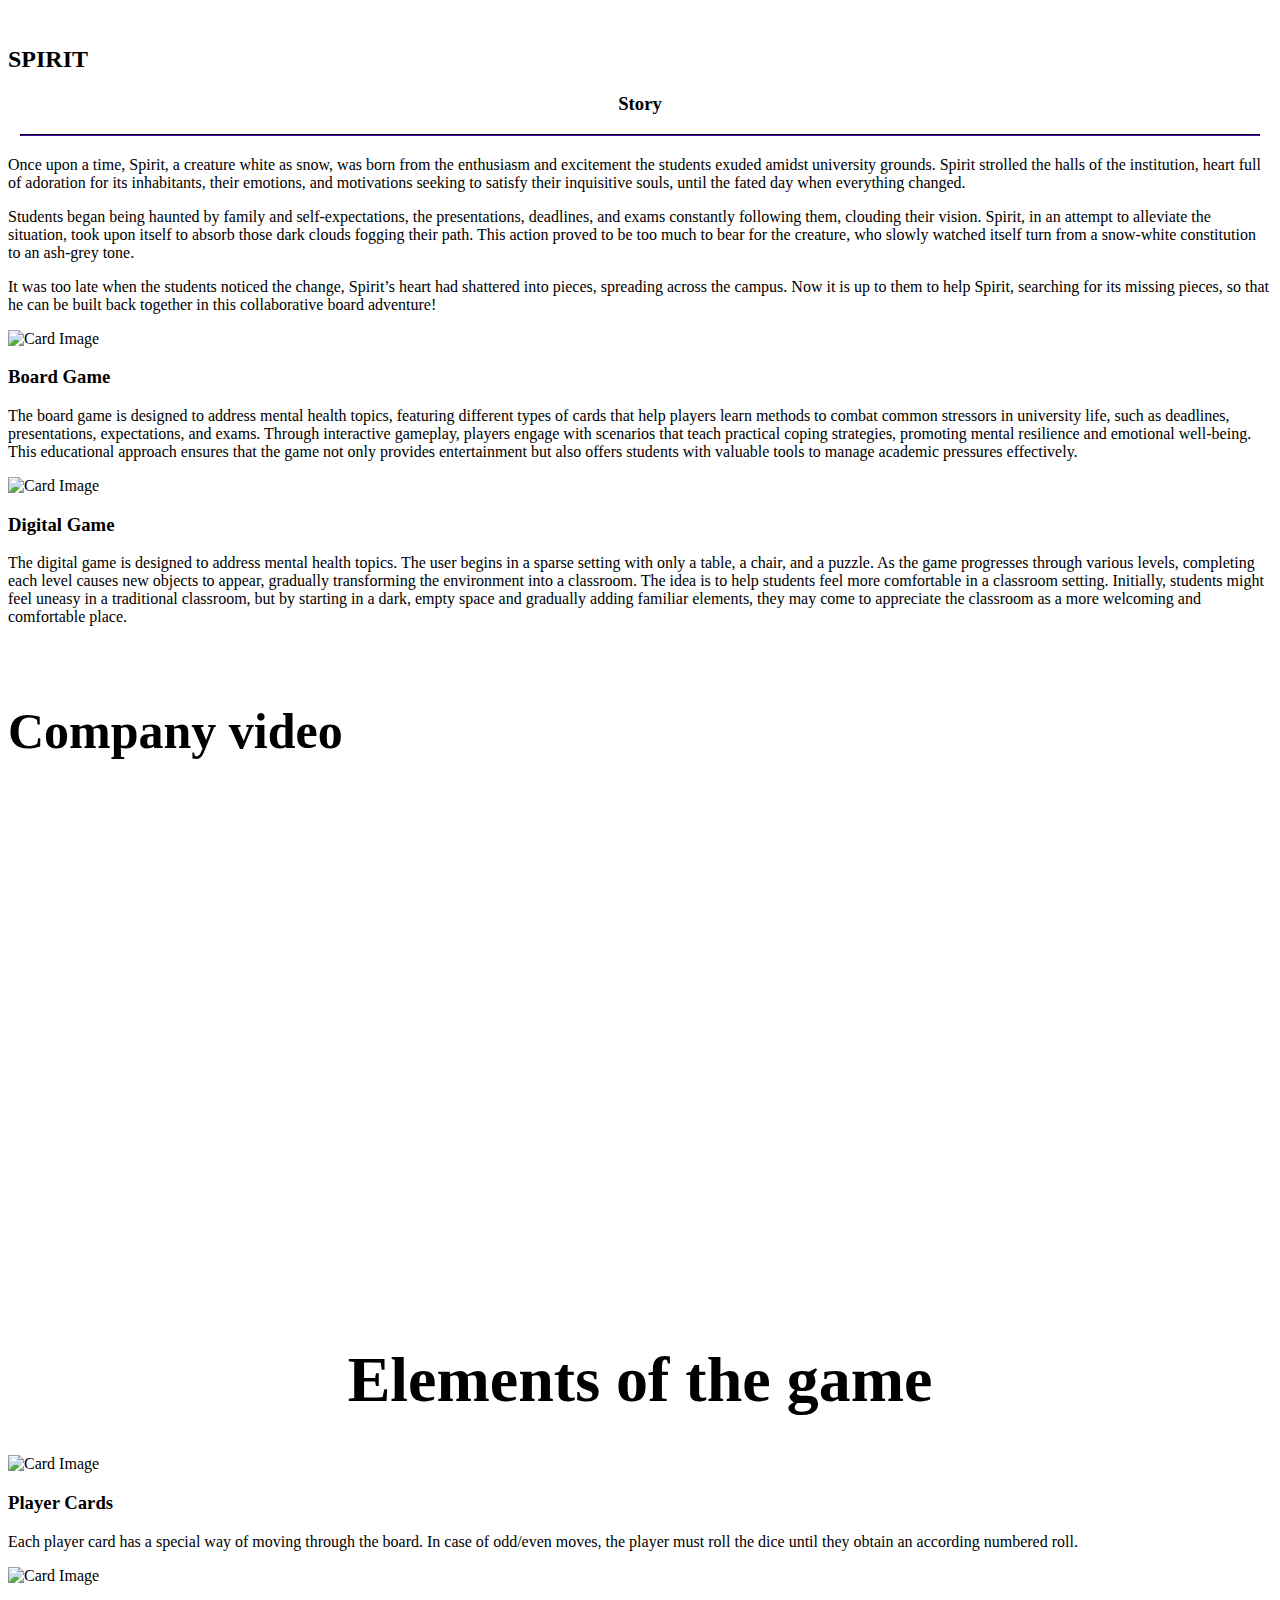
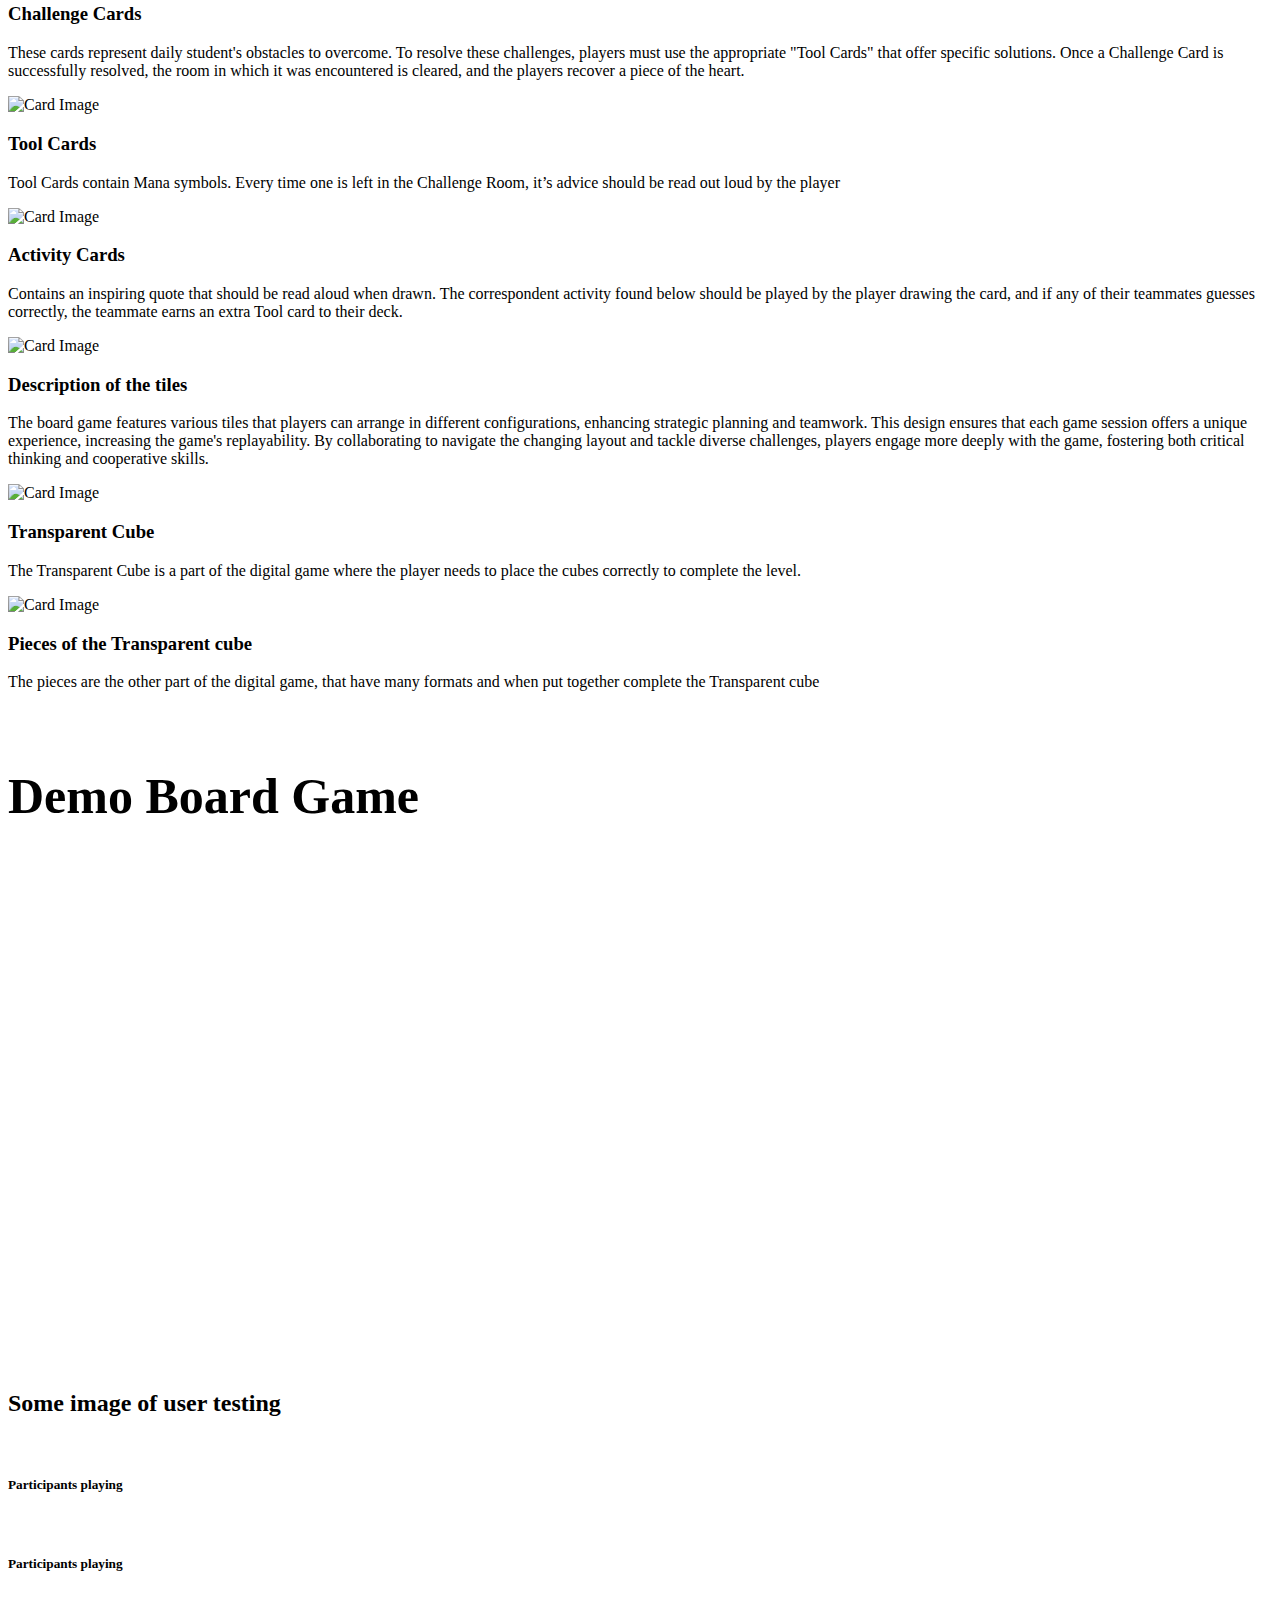
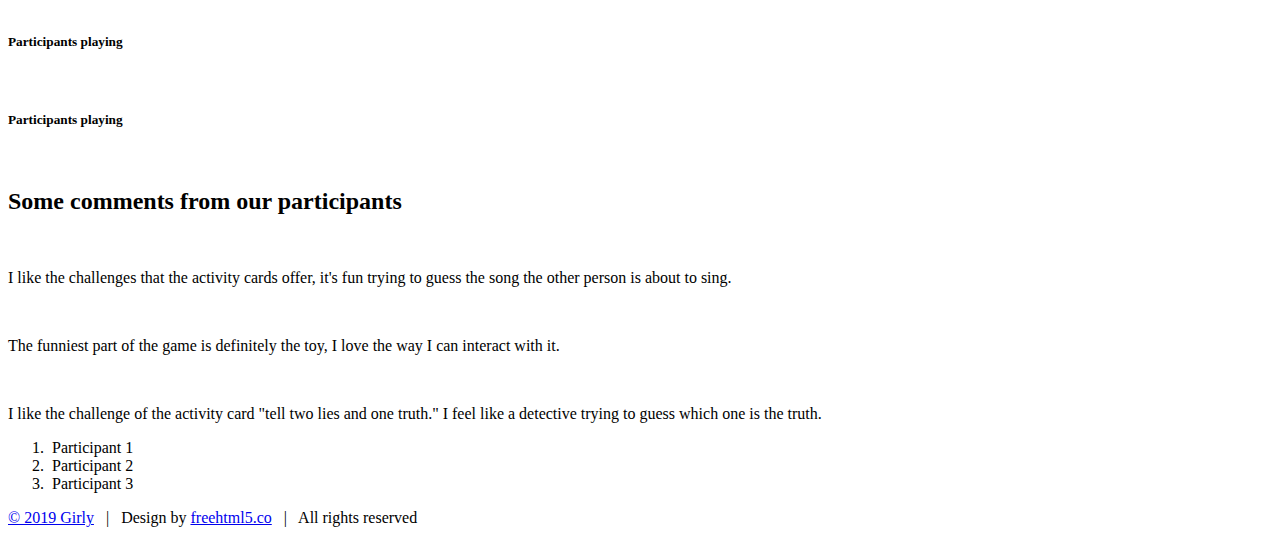
==== index.html @ 879ab154 "Add files via upload" ====
<!DOCTYPE html>
<!--
  Girly by FreeHTML5.co
  Twitter: https://twitter.com/fh5co
  Facebook: https://fb.com/fh5co
  URL: https://freehtml5.co
-->
<html lang="en">
<head>
  <!-- Required meta tags -->
  <meta charset="utf-8">
  <meta name="viewport" content="width=device-width, initial-scale=1, shrink-to-fit=no">
  <link rel="stylesheet" href="assets/css/bootstrap.min.css">
  <link rel="stylesheet" href="assets/css/style.css">
  <title>Girly</title>
</head>

<body>
  
  <div class="container-fluid fh5co-home-banner">
    <div class="card"> 
      <img class="card-img" src="assets/img/peakpx.jpg" alt="">
      <div class="card-img-overlay">
        <div class="center-text">
          <h2 class="card-title">SPIRIT</h2>
        </div>
      </div>
    </div>
  </div>

  

  <div class="container-fluid fh5co-recent-work">
    <div class="container contact-pop">
      <div class="row">
        <div class="col-md-12 pl-0" id="about">
          <div class="content">
            <h3 style="text-align: center;">Story</h3>
            <hr style="width: 98%; margin-top: 5px; margin-bottom: 20px; border-color: #260462;">
            <p>Once upon a time, Spirit, a creature white as snow, was born from the enthusiasm and 
              excitement the students exuded amidst university grounds. Spirit strolled the halls of the 
              institution, heart full of adoration for its inhabitants, their emotions, and motivations 
              seeking to satisfy their inquisitive souls, until the fated day when everything changed.</p>
  
            <p>  Students began being haunted by family and self-expectations, the presentations, 
              deadlines, and exams constantly following them, clouding their vision. Spirit, in an attempt 
              to alleviate the situation, took upon itself to absorb those dark clouds fogging their path. 
              This action proved to be too much to bear for the creature, who slowly watched itself turn 
              from a snow-white constitution to an ash-grey tone. </p>
  
            <p>  It was too late when the students noticed the change, Spirit’s heart had shattered into 
              pieces, spreading across the campus. Now it is up to them to help Spirit, searching for its 
              missing pieces, so that he can be built back together in this collaborative board adventure!</p>
          </div>
        </div>
      </div>
    </div>
  </div>

 <!-- Our games -->
  <div class="container my-5">
    <div class="row align-items-center">
      <div class="col-md-6">
        <img src="assets/img/boardfinal.png" class="img-fluid" alt="Card Image">
      </div>
      <div class="col-md-6">
        <h3>Board Game</h3>
        <p>The board game is designed to address mental health topics, featuring different types of cards that help players 
          learn methods to combat common stressors in university life, such as deadlines, presentations, expectations, and exams. 
          Through interactive gameplay, players engage with scenarios that teach practical coping strategies, promoting mental 
          resilience and emotional well-being. This educational approach ensures that the game not only provides entertainment 
          but also offers students with valuable tools to manage academic pressures effectively.</p>
      </div>
    </div>
  </div>

  <div class="container my-5">
    <div class="row align-items-center">
      <div class="col-md-6">
        <img src="assets/img/players.png" class="img-fluid" alt="Card Image">
      </div>
      <div class="col-md-6">
        <h3>Digital Game</h3>
        <p>The digital game is designed to address mental health topics. The user begins in a sparse setting with only a table, 
          a chair, and a puzzle. As the game progresses through various levels, completing each level causes new objects to appear,
           gradually transforming the environment into a classroom. The idea is to help students feel more comfortable in a classroom 
           setting. Initially, students might feel uneasy in a traditional classroom, but by starting in a dark, empty space and gradually 
           adding familiar elements, they may come to appreciate the classroom as a more welcoming and comfortable place.
        </p>
      </div>
    </div>
  </div>

  <!-- DEMO COMPANY -->
  <div class="container-fluid fh5co-about-me" id="testimonial">
    <div class="card text-center">
      <img class="card-img" src="assets/img/peakpx.jpg" alt="">
      <div class="card-img-overlay d-flex justify-content-center align-items-center">
        <div class="center-text">
          <h2 style="font-size: 50px; font-weight: bold;">Company video</h2>
          <iframe width="1000" height="500" src="https://youtu.be/MJKAA7dLGJk?si=8EoQYWCl71-chqei" frameborder="0" allow="accelerometer; autoplay; clipboard-write; encrypted-media; gyroscope; picture-in-picture" allowfullscreen></iframe>
        </div>
      </div>
    </div>
  </div>
  
  <h3 style="text-align: center; font-size: 4em; font-weight: bold; margin: 3%;">Elements of the game</h3>
  <!-- Players Section -->
  <div class="container my-5">
    <div class="row align-items-center">
      <div class="col-md-6">
        <img src="assets/img/players.png" class="img-fluid" alt="Card Image">
      </div>
      <div class="col-md-6">
        <h3>Player Cards</h3>
        <p>Each player card has a special way of moving through the board. In case of odd/even moves, the player must roll the dice until they obtain an according numbered roll.</p>
      </div>
    </div>
  </div>

    <!-- Challenge Section -->
    <div class="container my-5">
      <div class="row align-items-center">
        <div class="col-md-6">
          <img src="assets/img/challenge.png" class="img-fluid" alt="Card Image">
        </div>
        <div class="col-md-6">
          <h3>Challenge Cards</h3>
          <p>These cards represent daily student's obstacles to overcome. To resolve these challenges, 
            players must use the appropriate "Tool Cards" that offer specific solutions.
            Once a Challenge Card is successfully resolved, the room in which it was encountered is cleared, 
            and the players recover a piece of the heart.</p>
        </div>
      </div>
    </div>


      <!-- Tools Section -->
    <div class="container my-5">
      <div class="row align-items-center">
        <div class="col-md-6">
          <img src="assets/img/Toolcards.png" class="img-fluid" alt="Card Image">
        </div>
        <div class="col-md-6">
          <h3>Tool Cards</h3>
          <p>Tool Cards contain Mana symbols. Every time one is left in the Challenge Room, it’s advice should be read out loud by the player</p>
        </div>
      </div>
    </div>

    <!-- Activity Section -->
    <div class="container my-5">
      <div class="row align-items-center">
        <div class="col-md-6">
          <img src="assets/img/activity.png" class="img-fluid mx-auto d-block" alt="Card Image">
        </div>
        <div class="col-md-6">
          <h3>Activity Cards</h3>
          <p>Contains an inspiring quote that should be read aloud when drawn.
            The correspondent activity found below should be played by the player drawing
            the card, and if any of their teammates guesses correctly, the teammate earns an
            extra Tool card to their deck.</p>
        </div>
      </div>
    </div>
  

    <!-- Tile Section -->
    <div class="container my-5">
      <div class="row align-items-center">
        <div class="col-md-6">
          <img src="assets/img/tile.png" class="img-fluid" alt="Card Image">
        </div>
        <div class="col-md-6">
          <h3>Description of the tiles</h3>
          <p>The board game features various tiles that players can arrange in different configurations, 
            enhancing strategic planning and teamwork. This design ensures that each game session offers a unique experience, 
            increasing the game's replayability. By collaborating to navigate the changing layout and tackle diverse challenges, 
            players engage more deeply with the game, fostering both critical thinking and cooperative skills.</p>
        </div>
      </div>
    </div>

    <!-- Transparent Cube Section -->
    <div class="container my-5">
      <div class="row align-items-center">
        <div class="col-md-6">
          <img src="assets/img/tile.png" class="img-fluid" alt="Card Image">
        </div>
        <div class="col-md-6">
          <h3>Transparent Cube</h3>
          <p>The Transparent Cube is a part of the digital game where the player needs to place the cubes correctly to complete the level.</p>
        </div>
      </div>
    </div>

    <!-- Transparent Cube Section -->
    <div class="container my-5">
      <div class="row align-items-center">
        <div class="col-md-6">
          <img src="assets/img/tile.png" class="img-fluid" alt="Card Image">
        </div>
        <div class="col-md-6">
          <h3>Pieces of the Transparent cube</h3>
          <p>The pieces are the other part of the digital game, that have many formats and when put together complete the Transparent cube</p>
        </div>
      </div>
    </div>

  <!-- DEMO Board -->
    <div class="container-fluid fh5co-about-me" id="testimonial">
      <div class="card text-center">
        <img class="card-img" src="assets/img/peakpx.jpg" alt="">
        <div class="card-img-overlay d-flex justify-content-center align-items-center">
          <div class="center-text">
            <h2 style="font-size: 50px; font-weight: bold;">Demo Board Game</h2>
            <iframe width="1000" height="500" src="https://www.youtube.com/embed/KUYFSnhtAv8" frameborder="0" allow="accelerometer; autoplay; clipboard-write; encrypted-media; gyroscope; picture-in-picture" allowfullscreen></iframe>
          </div>
        </div>
      </div>
    </div>
    
    

  <div class="container-fluid fh5co-recent-work activity">
    <div class="container recent">
      <div class="row">
        <h2>Some image of user testing</h2>
        <div class="owl-carousel owl-carousel3 owl-theme">
          <div>
            <div class="card"> 
              <img class="card-img" src="assets/img/P2.jpg" alt="">
              <div class="card-img-overlay">
                <div class="bottom-text">
                  <h5 class="card-title">Participants playing</h5>
                </div>
              </div>
            </div>
          </div>
          <div>
            <div class="card"> 
              <img class="card-img" src="assets/img/p3.jpg" alt="">
              <div class="card-img-overlay">
                <div class="bottom-text">
                  <h5 class="card-title">Participants playing</h5>
                </div>
              </div>
            </div>
          </div>
          <div>
            <div class="card"> 
              <img class="card-img" src="assets/img/Board1.jpg" alt="">
              <div class="card-img-overlay">
                <div class="bottom-text">
                  <h5 class="card-title">Participants playing</h5>
                </div>
              </div>
            </div>
          </div>
          <div>
            <div class="card"> 
              <img class="card-img" src="assets/img/Participant1.jpg" alt="">
              <div class="card-img-overlay">
                <div class="bottom-text">
                  <h5 class="card-title">Participants playing</h5>
                </div>
              </div>
            </div>
          </div>
        </div>
      </div>
    </div>
  </div>

  <div class="container-fluid fh5co-about-me" id="testimonial">
    <div id="my-carousel" class="carousel slide" data-ride="carousel">
      <div class="carousel-inner">
        <div class="card"> <img class="card-img d-block w-100" src="assets/img/peakpx.jpg" alt="">
          <div class="card-img-overlay">
            <h2>Some comments from our participants</h2>
          </div>
        </div>
        <div class="carousel-item">
          <div class="carousel-caption d-md-block"> <img src="assets/img/quote-icon.png" alt="">
            <p>I like the challenges that the activity cards offer, it's fun trying to guess the song the other person is about to sing.</p>
          </div>
        </div>
        <div class="carousel-item active">
          <div class="carousel-caption d-md-block"> <img src="assets/img/quote-icon.png" alt="">
            <p>The funniest part of the game is definitely the toy, I love the way I can interact with it.</p>
          </div>
        </div>
        <div class="carousel-item">
          <div class="carousel-caption d-md-block"> <img src="assets/img/quote-icon.png" alt="">
            <p>I like the challenge of the activity card "tell two lies and one truth." I feel like a detective trying to guess which one is the truth.</p>
          </div>
        </div>
      </div>
      <ol class="carousel-indicators">
        <li data-target="#my-carousel" data-slide-to="0" > <img src="assets/img/logo1.png" alt=""> <span>Participant 1</span> </li>
        <li class="active" data-target="#my-carousel" data-slide-to="1" aria-current="location"> <img src="assets/img/logo2.png" alt=""> <span>Participant 2</span> </li>
        <li data-target="#my-carousel" data-slide-to="2"> <img src="assets/img/logo3.png" alt=""> <span>Participant 3</span> </li>
      </ol>
    </div>
  </div>


  <footer class="container-fluid p-0 pr-0">
    <div class="copy pt-4 pb-4">
      <p><a href="https://freehtml5.co/" target="_blank"> &copy; 2019 Girly</a>  &nbsp;  |  &nbsp; Design by <a href="https://freehtml5.co/" target="_blank">freehtml5.co</a> &nbsp; | &nbsp;  All rights reserved</p>
    </div>
  </footer>

  <!-- jQuery first, then Popper.js, then Bootstrap JS --> 
  <script src="assets/js/jquery-3.3.1.slim.min.js"></script> 
  <script src="assets/js/popper.min.js" ></script> 
  <script src="assets/js/bootstrap.min.js"></script> 
  <script src="assets/js/owl.carousel.min.js"></script> 
  <script src="assets/js/main.js"></script>

</body>
</html>
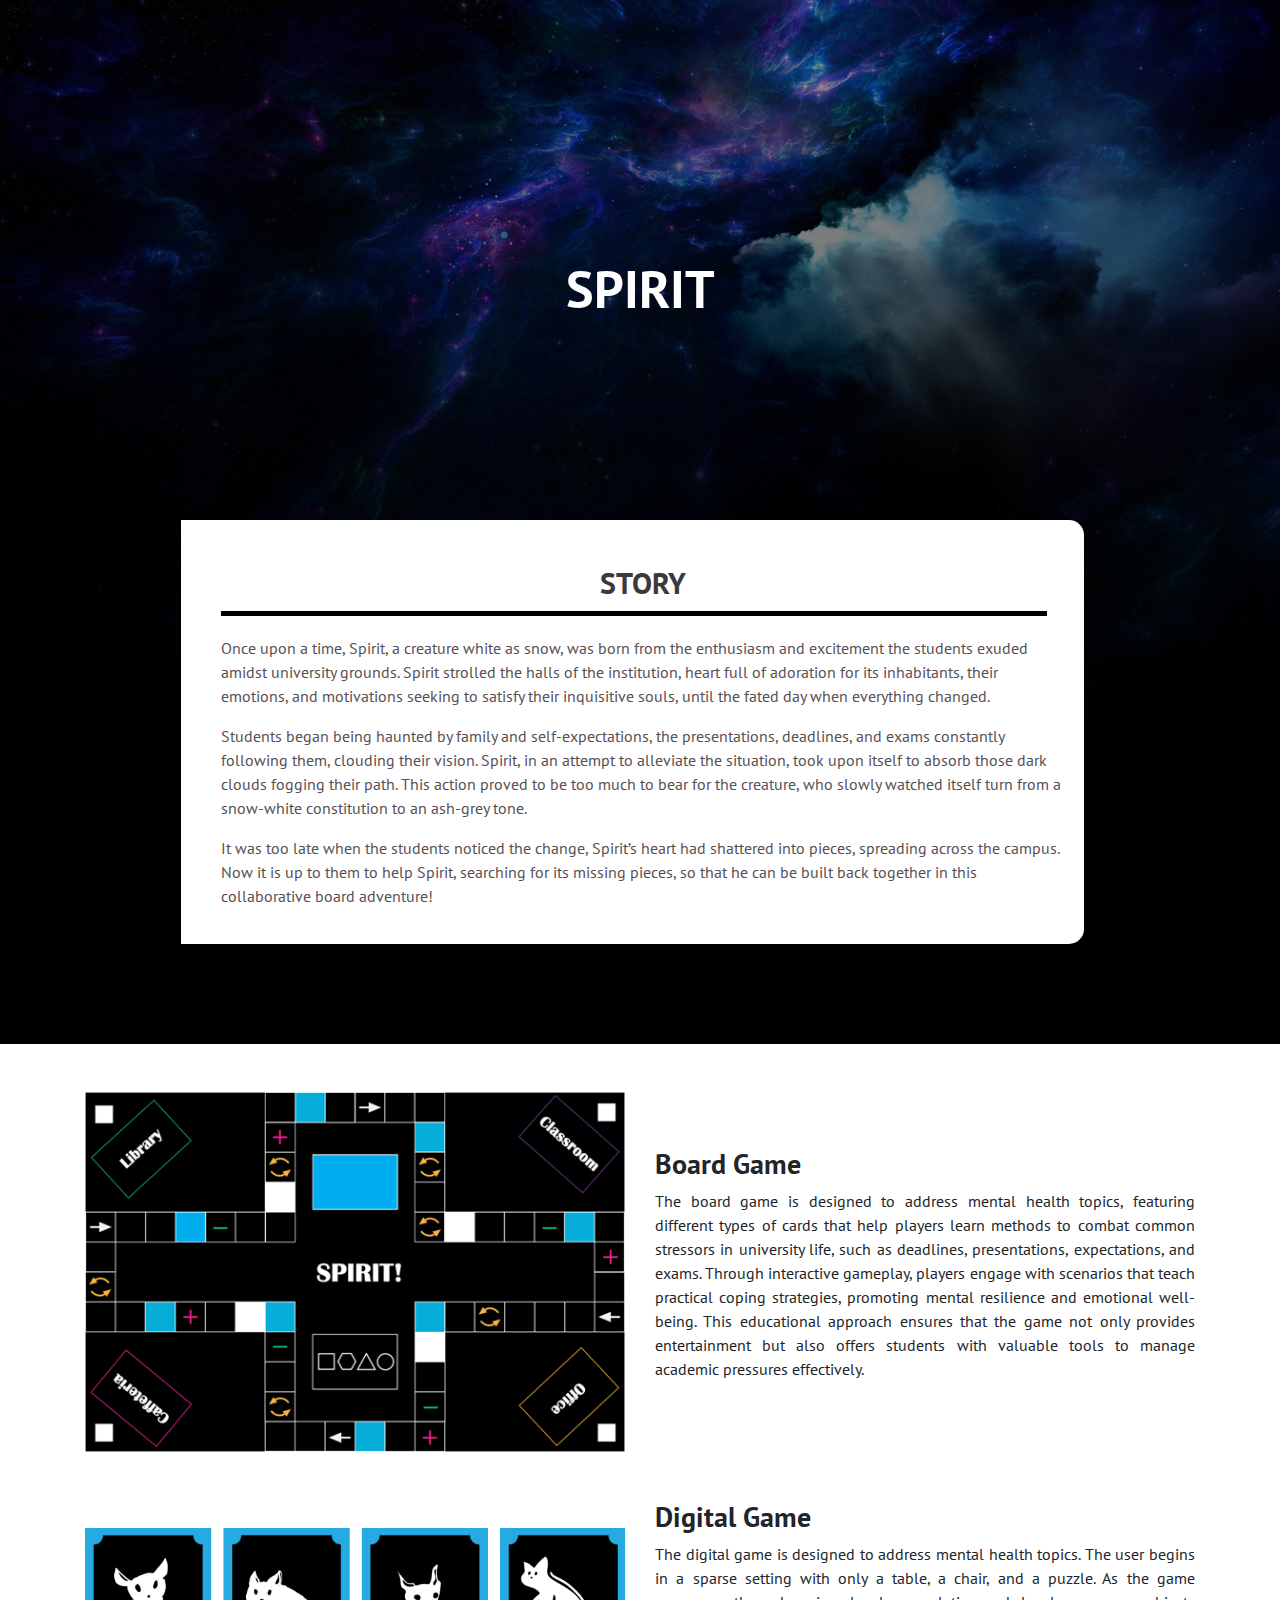
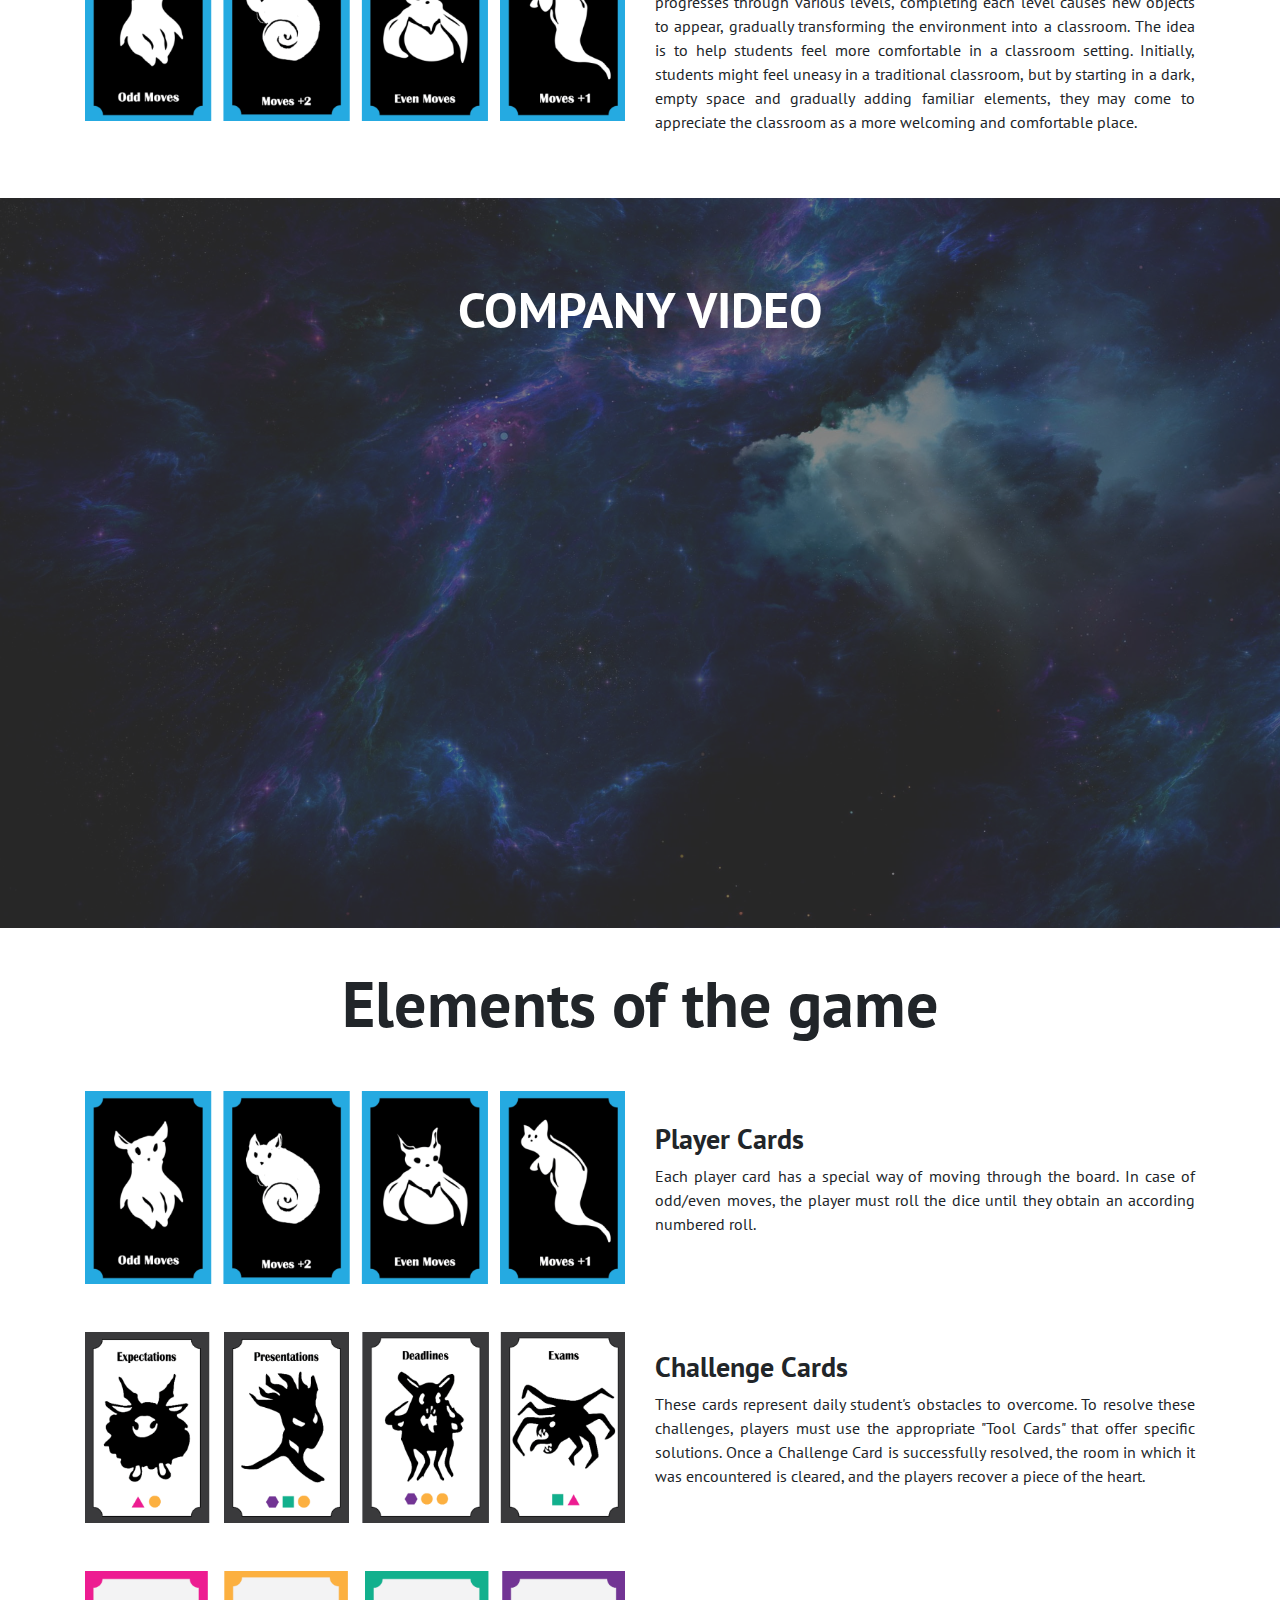
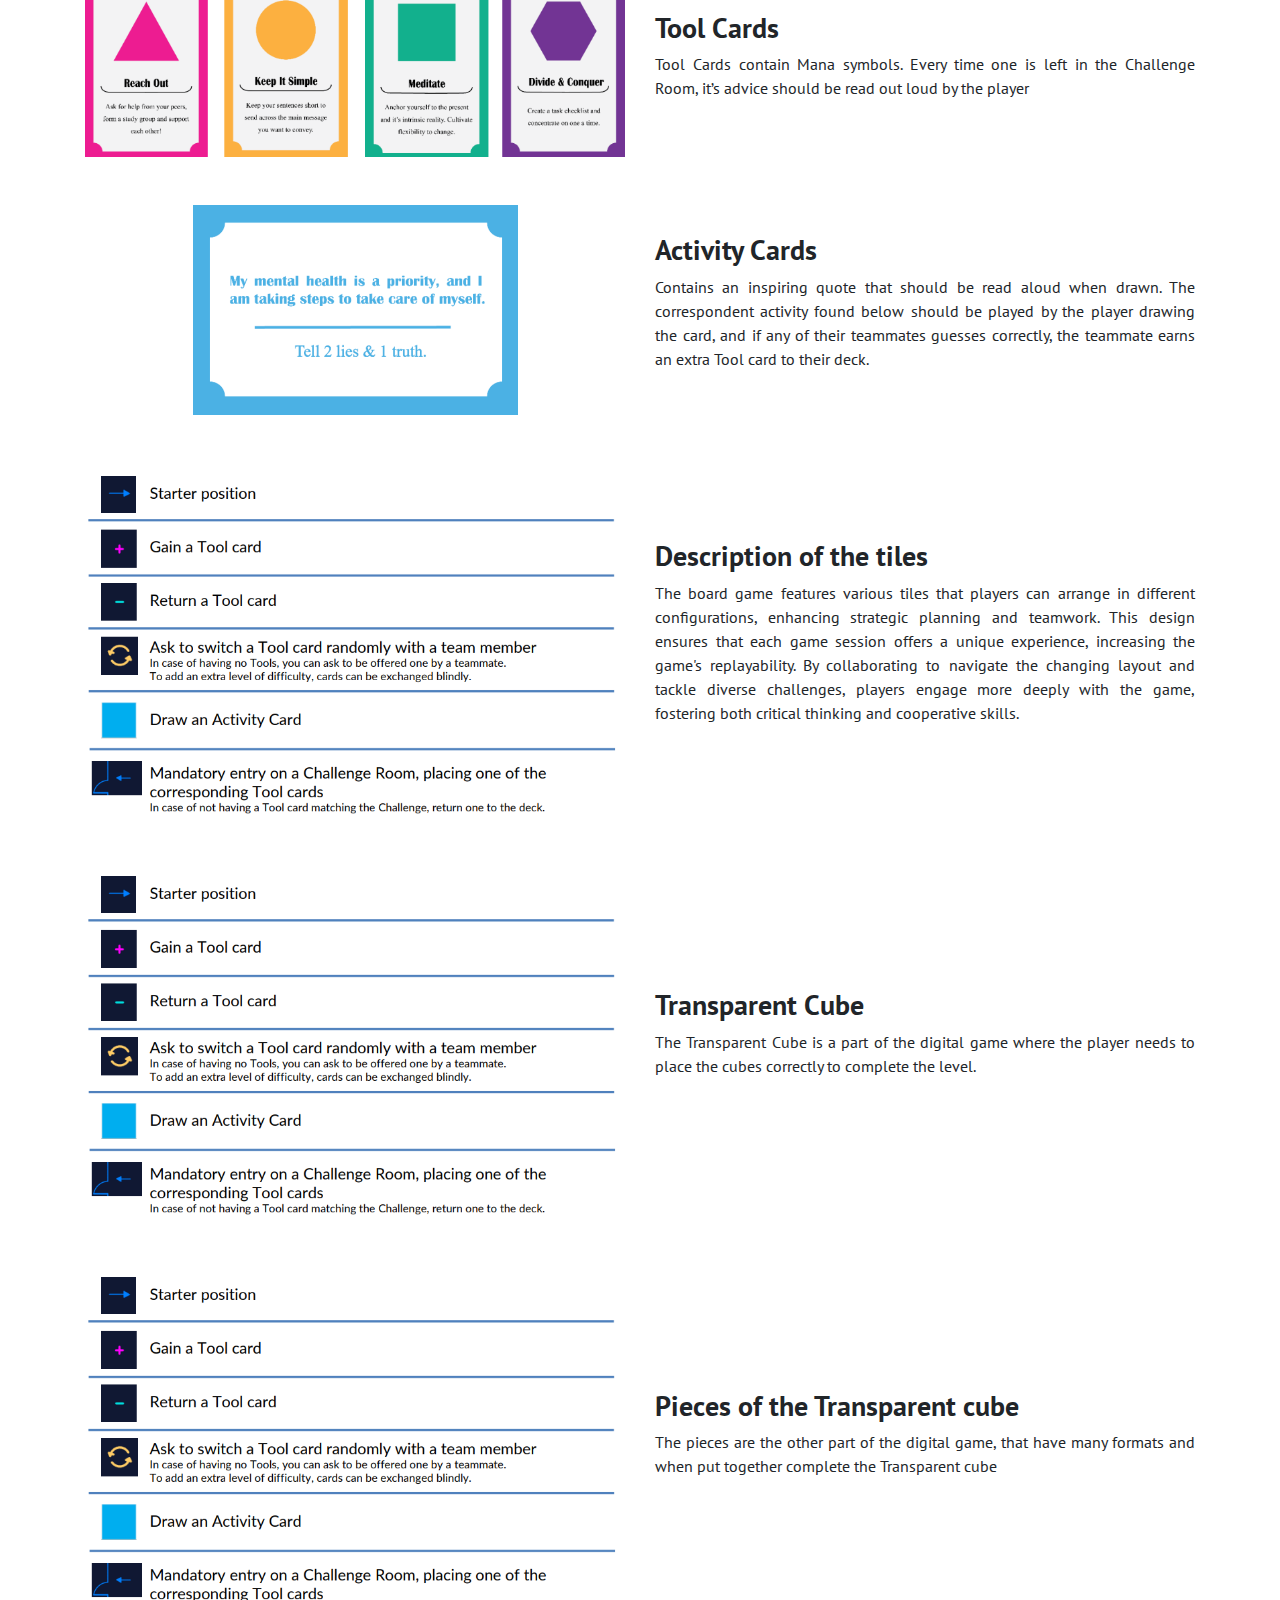
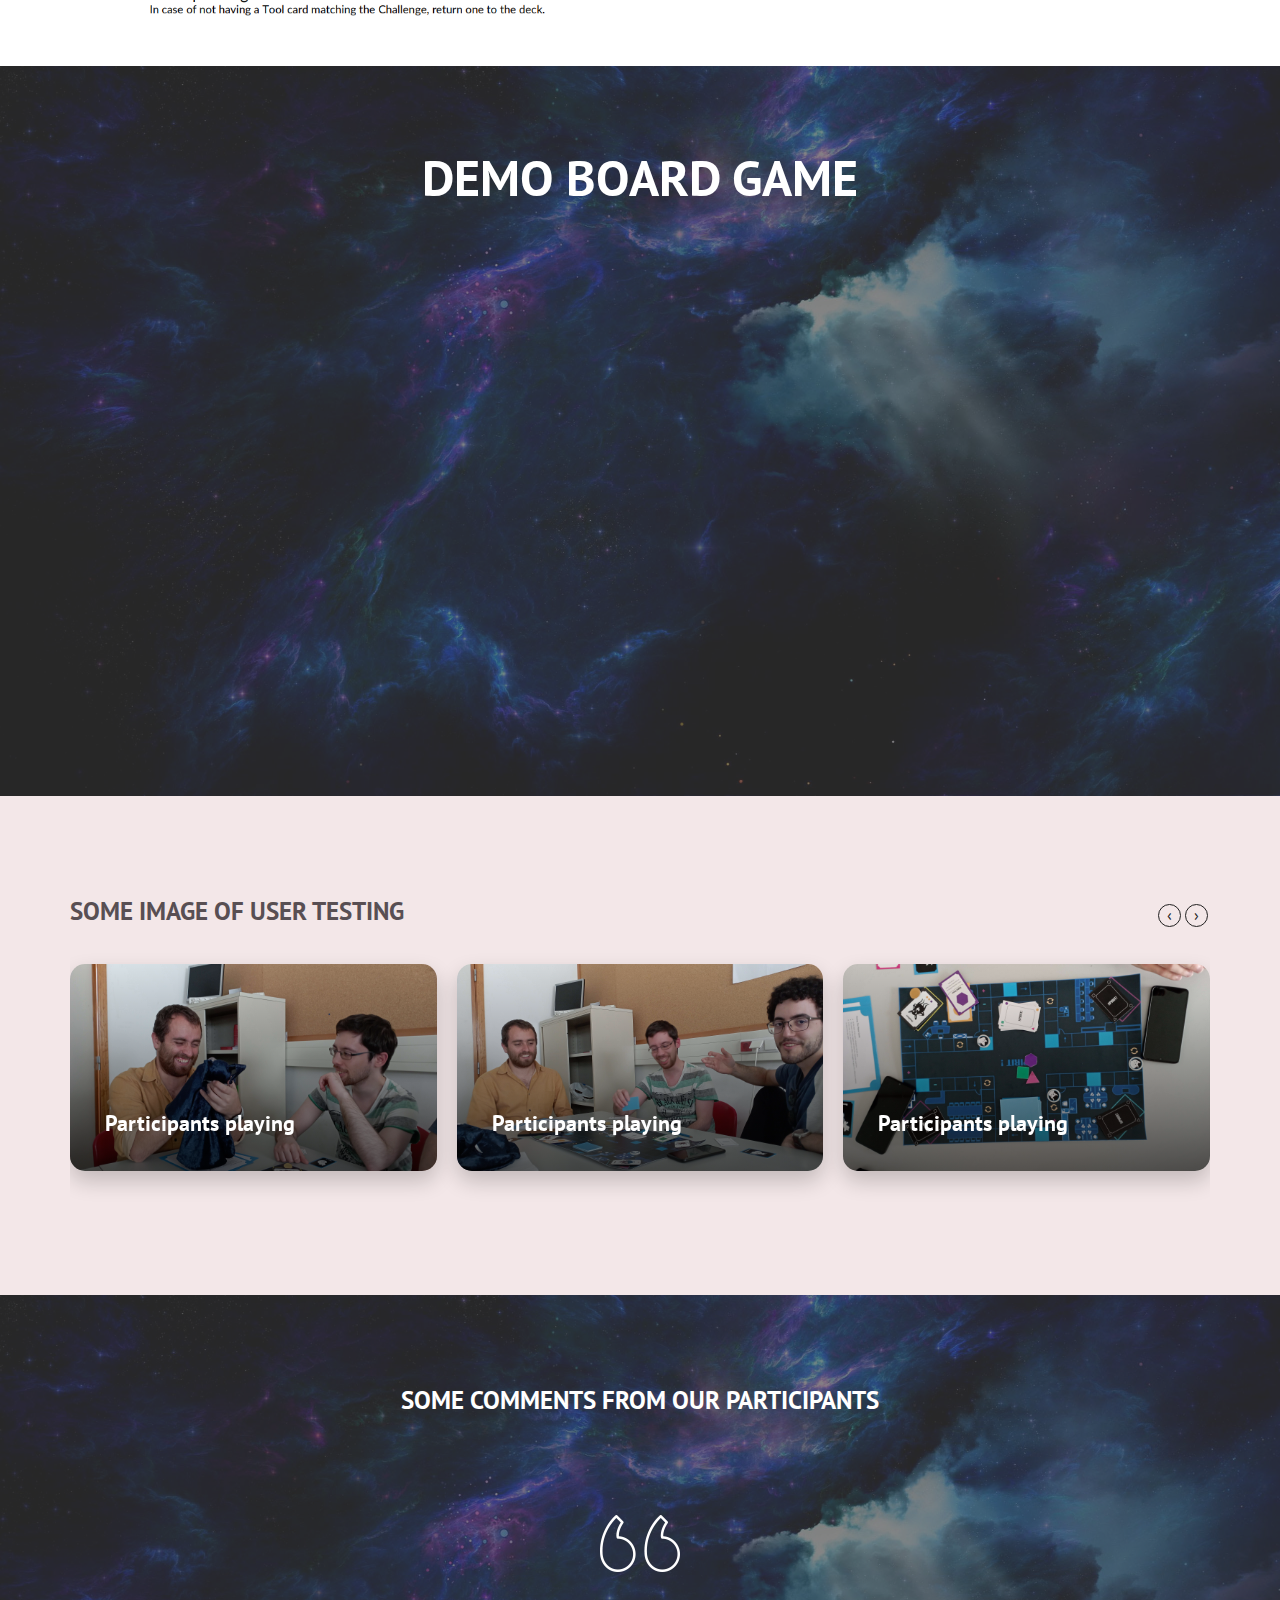
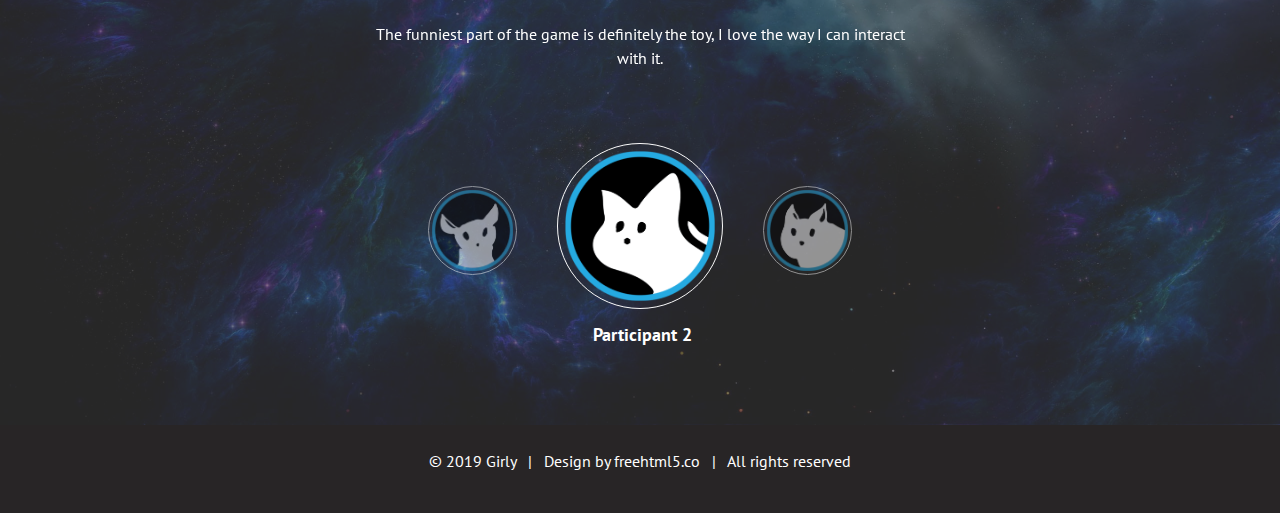
==== commit cf50c300: "justify text" ====
--- a/index.html
+++ b/index.html
@@ -65,7 +65,7 @@
       </div>
       <div class="col-md-6">
         <h3>Board Game</h3>
-        <p>The board game is designed to address mental health topics, featuring different types of cards that help players 
+        <p style="text-align: justify">The board game is designed to address mental health topics, featuring different types of cards that help players 
           learn methods to combat common stressors in university life, such as deadlines, presentations, expectations, and exams. 
           Through interactive gameplay, players engage with scenarios that teach practical coping strategies, promoting mental 
           resilience and emotional well-being. This educational approach ensures that the game not only provides entertainment 
@@ -81,7 +81,7 @@
       </div>
       <div class="col-md-6">
         <h3>Digital Game</h3>
-        <p>The digital game is designed to address mental health topics. The user begins in a sparse setting with only a table, 
+        <p style="text-align: justify">The digital game is designed to address mental health topics. The user begins in a sparse setting with only a table, 
           a chair, and a puzzle. As the game progresses through various levels, completing each level causes new objects to appear,
            gradually transforming the environment into a classroom. The idea is to help students feel more comfortable in a classroom 
            setting. Initially, students might feel uneasy in a traditional classroom, but by starting in a dark, empty space and gradually 
@@ -113,7 +113,7 @@
       </div>
       <div class="col-md-6">
         <h3>Player Cards</h3>
-        <p>Each player card has a special way of moving through the board. In case of odd/even moves, the player must roll the dice until they obtain an according numbered roll.</p>
+        <p style="text-align: justify">Each player card has a special way of moving through the board. In case of odd/even moves, the player must roll the dice until they obtain an according numbered roll.</p>
       </div>
     </div>
   </div>
@@ -126,7 +126,7 @@
         </div>
         <div class="col-md-6">
           <h3>Challenge Cards</h3>
-          <p>These cards represent daily student's obstacles to overcome. To resolve these challenges, 
+          <p style="text-align: justify">These cards represent daily student's obstacles to overcome. To resolve these challenges, 
             players must use the appropriate "Tool Cards" that offer specific solutions.
             Once a Challenge Card is successfully resolved, the room in which it was encountered is cleared, 
             and the players recover a piece of the heart.</p>
@@ -143,7 +143,7 @@
         </div>
         <div class="col-md-6">
           <h3>Tool Cards</h3>
-          <p>Tool Cards contain Mana symbols. Every time one is left in the Challenge Room, it’s advice should be read out loud by the player</p>
+          <p style="text-align: justify">Tool Cards contain Mana symbols. Every time one is left in the Challenge Room, it’s advice should be read out loud by the player</p>
         </div>
       </div>
     </div>
@@ -156,7 +156,7 @@
         </div>
         <div class="col-md-6">
           <h3>Activity Cards</h3>
-          <p>Contains an inspiring quote that should be read aloud when drawn.
+          <p style="text-align: justify">Contains an inspiring quote that should be read aloud when drawn.
             The correspondent activity found below should be played by the player drawing
             the card, and if any of their teammates guesses correctly, the teammate earns an
             extra Tool card to their deck.</p>
@@ -173,7 +173,7 @@
         </div>
         <div class="col-md-6">
           <h3>Description of the tiles</h3>
-          <p>The board game features various tiles that players can arrange in different configurations, 
+          <p style="text-align: justify">The board game features various tiles that players can arrange in different configurations, 
             enhancing strategic planning and teamwork. This design ensures that each game session offers a unique experience, 
             increasing the game's replayability. By collaborating to navigate the changing layout and tackle diverse challenges, 
             players engage more deeply with the game, fostering both critical thinking and cooperative skills.</p>
@@ -189,7 +189,7 @@
         </div>
         <div class="col-md-6">
           <h3>Transparent Cube</h3>
-          <p>The Transparent Cube is a part of the digital game where the player needs to place the cubes correctly to complete the level.</p>
+          <p style="text-align: justify">The Transparent Cube is a part of the digital game where the player needs to place the cubes correctly to complete the level.</p>
         </div>
       </div>
     </div>
@@ -202,7 +202,7 @@
         </div>
         <div class="col-md-6">
           <h3>Pieces of the Transparent cube</h3>
-          <p>The pieces are the other part of the digital game, that have many formats and when put together complete the Transparent cube</p>
+          <p style="text-align: justify">The pieces are the other part of the digital game, that have many formats and when put together complete the Transparent cube</p>
         </div>
       </div>
     </div>
--- a/assets/css/style.css
+++ b/assets/css/style.css
@@ -0,0 +1,856 @@
+/*
+ * Girly by FreeHTML5.co
+ * Twitter: https://twitter.com/fh5co
+ * Facebook: https://fb.com/fh5co
+ * URL: https://freehtml5.co
+ */
+* {
+  margin: 0;
+  padding: 0; }
+
+/* Colors */
+/* fonts variable */
+@font-face {
+  font-family: "Oswald-Bold";
+  src: url(../fonts/Oswald-Bold.ttf); }
+
+@font-face {
+  font-family: "PT-Sans-Bold";
+  src: url(../fonts/PT_Sans-Web-Bold.ttf); }
+
+@font-face {
+  font-family: "PT-Sans-Regular";
+  src: url(../fonts/PT_Sans-Web-Regular.ttf); }
+
+@font-face {
+  font-family: "PT-Sans-Italic";
+  src: url(../fonts/PT_Sans-Web-Italic.ttf); }
+
+
+  
+body {
+  font-size: 16px;
+  font-family: "PT-Sans-Regular"; }
+
+h1, h2, h3, h4, h5, h6 {
+  font-family: "PT-Sans-Bold"; }
+
+h2 {
+  font-size: 25px;
+  text-transform: uppercase; }
+  @media (max-width: 600px) {
+    h2 {
+      font-size: 18px; } }
+
+.maine-menu {
+  position: absolute;
+  top: 20px; }
+  .maine-menu .navbar-nav li .nav-link {
+    font-family: "PT-Sans-Bold";
+    font-size: 16px;
+    text-transform: uppercase;
+    padding: 15px 25px;
+    color: #fff; }
+  .maine-menu .navbar-nav li.active a, .maine-menu .navbar-nav li:hover a, .maine-menu .navbar-nav li:visited a {
+    color: #e90e65; }
+  .maine-menu .bar1, .maine-menu .bar2, .maine-menu .bar3 {
+    width: 25px;
+    height: 2px;
+    background-color: #fff;
+    margin: 5px 0;
+    transition: 0.4s;
+    display: block;
+    position: relative; }
+  .maine-menu .change .bar1 {
+    -webkit-transform: rotate(-42deg) translate(-2px, 6px);
+    transform: rotate(-42deg) translate(-2px, 6px); }
+  .maine-menu .change .bar2 {
+    opacity: 0; }
+  .maine-menu .change .bar3 {
+    -webkit-transform: rotate(46deg) translate(-4px, -8px);
+    transform: rotate(46deg) translate(-4px, -8px); }
+  @media (max-width: 991px) {
+    .maine-menu .navbar-nav {
+      float: right; }
+      .maine-menu .navbar-nav li .nav-link {
+        font-family: "PT-Sans-Bold";
+        font-size: 16px;
+        text-transform: uppercase;
+        padding: 7px 10px;
+        color: #fff; }
+    .maine-menu .collapse.show {
+      background: rgba(0, 0, 0, 0.5); } }
+
+.card {
+  border: none;
+  background: none;
+  border-radius: 0; }
+  .card img {
+    border-radius: 0; }
+
+.fh5co-home-banner {
+  padding: 0; }
+  .fh5co-home-banner .card {
+    border: none; }
+  .fh5co-home-banner h2 {
+    font-size: 52px;
+    color: #fff;
+    text-transform: uppercase;
+    max-width: 730px;
+    margin: 0 auto; }
+  .fh5co-home-banner a {
+    text-transform: uppercase;
+    color: #fff;
+    width: 198px;
+    border-radius: 40px;
+    margin-top: 50px;
+    padding: 13px 0; }
+    .fh5co-home-banner a svg {
+      position: absolute;
+      left: 0;
+      right: 0;
+      margin: 0 auto;
+      margin-top: -13px; }
+  .fh5co-home-banner .center-text {
+    text-align: center;
+    position: relative;
+    top: 35%; }
+  .fh5co-home-banner .card-img-overlay {
+    background: -webkit-linear-gradient(rgba(0, 0, 0, 0.4), rgba(0, 0, 0, 0.5), rgba(0, 0, 0, 0.8), black);
+    background: -moz-linear-gradient(rgba(0, 0, 0, 0.4), rgba(0, 0, 0, 0.5), rgba(0, 0, 0, 0.8), black);
+    background: -o-linear-gradient(rgba(0, 0, 0, 0.4), rgba(0, 0, 0, 0.5), rgba(0, 0, 0, 0.8), black);
+    background: -linear-gradient(rgba(0, 0, 0, 0.4), rgba(0, 0, 0, 0.5), rgba(0, 0, 0, 0.8), black); }
+  @media (max-width: 991px) {
+    .fh5co-home-banner h2 {
+      font-size: 30px;
+      max-width: 460px; }
+    .fh5co-home-banner .center-text {
+      top: 30%; } }
+  @media (max-width: 700px) {
+    .fh5co-home-banner a {
+      width: 140px;
+      padding: 4px 0; }
+      .fh5co-home-banner a svg {
+        height: 35px;
+        margin-top: -5px;
+        width: 140px; } }
+  @media (max-width: 600px) {
+    .fh5co-home-banner a {
+      margin-top: 20px; }
+    .fh5co-home-banner h2 {
+      font-size: 18px;
+      max-width: 260px; }
+    .fh5co-home-banner .center-text {
+      top: 30%; } }
+
+.fh5co-two-img .card-img-overlay {
+  background: -webkit-linear-gradient(rgba(0, 0, 0, 0.2), rgba(0, 0, 0, 0.5), rgba(0, 0, 0, 0.8), black);
+  background: -moz-linear-gradient(rgba(0, 0, 0, 0.2), rgba(0, 0, 0, 0.5), rgba(0, 0, 0, 0.8), black);
+  background: -o-linear-gradient(rgba(0, 0, 0, 0.2), rgba(0, 0, 0, 0.5), rgba(0, 0, 0, 0.8), black);
+  background: -linear-gradient(rgba(0, 0, 0, 0.2), rgba(0, 0, 0, 0.5), rgba(0, 0, 0, 0.8), black); }
+
+.contact-pop {
+  margin-top: -300px; }
+  .contact-pop .card-img-overlay {
+    background: -webkit-linear-gradient(rgba(0, 0, 0, 0.2), rgba(0, 0, 0, 0.6));
+    background: -moz-linear-gradient(rgba(0, 0, 0, 0.2), rgba(0, 0, 0, 0.6));
+    background: -o-linear-gradient(rgba(0, 0, 0, 0.2), rgba(0, 0, 0, 0.6));
+    background: -linear-linear-gradient(rgba(0, 0, 0, 0.2), rgba(0, 0, 0, 0.6));
+    border-radius: 15px 0 0 15px; }
+  .contact-pop .row {
+    max-width: 918px;
+    margin: 0 auto; }
+  .contact-pop img {
+    border-radius: 15px 0 0 15px; }
+  .contact-pop .content {
+    padding: 45px 20px 20px 40px;
+    height: 100%;
+    background: #fff;
+    border-radius: 0 15px 15px 0; }
+    .contact-pop .content h3 {
+      color: #3d383a;
+      font-size: 30px;
+      text-transform: uppercase;
+      margin-bottom: 10px; }
+    .contact-pop .content h4 {
+      color: #978b91;
+      font-size: 18px;
+      font-family: "PT-Sans-Regular"; }
+    .contact-pop .content p {
+      color: #584f53; }
+    .contact-pop .content hr {
+      background-color: #000000;
+      width: 50px;
+      height: 5px;
+      border: none;
+      margin-left: 0; }
+    .contact-pop .content a {
+      background-color: #e90e65;
+      width: 158px;
+      border-radius: 40px;
+      color: #fefefe;
+      padding: 10px 0;
+      margin-top: 20px; }
+    @media (max-width: 991px) {
+      .contact-pop .content {
+        padding: 20px 20px 20px 25px; }
+        .contact-pop .content h3 {
+          font-size: 24px; }
+        .contact-pop .content h4 {
+          font-size: 16px; }
+        .contact-pop .content p {
+          font-size: 14px; }
+        .contact-pop .content a {
+          width: 120px;
+          padding: 5px 0; }
+        .contact-pop .content hr {
+          margin: 10px 0; } }
+  @media (max-width: 991px) {
+    .contact-pop {
+      margin-top: -250px; } }
+  @media (max-width: 767px) {
+    .contact-pop {
+      margin-top: 0; }
+      .contact-pop .col-md-6 {
+        padding: 0; }
+      .contact-pop img {
+        border-radius: 15px 15px 0 0; }
+      .contact-pop .card-img-overlay {
+        border-radius: 15px 15px 0 0; }
+      .contact-pop .content {
+        border-radius: 0 0 15px 15px; } }
+
+.owl-carousel, .owl-carousel .owl-item {
+  -webkit-tap-highlight-color: transparent;
+  position: relative; }
+
+.owl-carousel {
+  display: none;
+  width: 100%;
+  z-index: 1; }
+
+.owl-carousel .owl-stage {
+  position: relative;
+  -ms-touch-action: pan-Y;
+  touch-action: manipulation;
+  -moz-backface-visibility: hidden; }
+
+.owl-carousel .owl-stage:after {
+  content: ".";
+  display: block;
+  clear: both;
+  visibility: hidden;
+  line-height: 0;
+  height: 0; }
+
+.owl-carousel .owl-stage-outer {
+  position: relative;
+  overflow: hidden;
+  -webkit-transform: translate3d(0, 0, 0); }
+
+.owl-carousel .owl-item, .owl-carousel .owl-wrapper {
+  -webkit-backface-visibility: hidden;
+  -moz-backface-visibility: hidden;
+  -ms-backface-visibility: hidden;
+  -webkit-transform: translate3d(0, 0, 0);
+  -moz-transform: translate3d(0, 0, 0);
+  -ms-transform: translate3d(0, 0, 0); }
+
+.owl-carousel .owl-item {
+  min-height: 1px;
+  float: left;
+  -webkit-backface-visibility: hidden;
+  -webkit-touch-callout: none; }
+
+.owl-carousel .owl-item img {
+  display: block;
+  width: 100%; }
+
+.owl-carousel .owl-dots.disabled, .owl-carousel .owl-nav.disabled {
+  display: none; }
+
+.no-js .owl-carousel, .owl-carousel.owl-loaded {
+  display: block; }
+
+.owl-carousel .owl-dot, .owl-carousel .owl-nav .owl-next, .owl-carousel .owl-nav .owl-prev {
+  cursor: pointer;
+  -webkit-user-select: none;
+  -khtml-user-select: none;
+  -moz-user-select: none;
+  -ms-user-select: none;
+  user-select: none; }
+
+.owl-carousel .owl-nav button.owl-next, .owl-carousel .owl-nav button.owl-prev, .owl-carousel button.owl-dot {
+  background: 0 0;
+  color: inherit;
+  border: none;
+  padding: 0 !important;
+  font: inherit; }
+
+.owl-carousel.owl-loading {
+  opacity: 0;
+  display: block; }
+
+.owl-carousel.owl-hidden {
+  opacity: 0; }
+
+.owl-carousel.owl-refresh .owl-item {
+  visibility: hidden; }
+
+.owl-carousel.owl-drag .owl-item {
+  -ms-touch-action: pan-y;
+  touch-action: pan-y;
+  -webkit-user-select: none;
+  -moz-user-select: none;
+  -ms-user-select: none;
+  user-select: none; }
+
+.owl-carousel.owl-grab {
+  cursor: move;
+  cursor: grab; }
+
+.owl-carousel.owl-rtl {
+  direction: rtl; }
+
+.owl-carousel.owl-rtl .owl-item {
+  float: right; }
+
+.owl-carousel .animated {
+  animation-duration: 1s;
+  animation-fill-mode: both; }
+
+.owl-carousel .owl-animated-in {
+  z-index: 0; }
+
+.owl-carousel .owl-animated-out {
+  z-index: 1; }
+
+.owl-carousel .fadeOut {
+  animation-name: fadeOut; }
+
+@keyframes fadeOut {
+  0% {
+    opacity: 1; }
+  100% {
+    opacity: 0; } }
+
+.owl-height {
+  transition: height .5s ease-in-out; }
+
+.owl-carousel .owl-item .owl-lazy {
+  opacity: 0;
+  transition: opacity .4s ease; }
+
+.owl-carousel .owl-item .owl-lazy:not([src]), .owl-carousel .owl-item .owl-lazy[src^=""] {
+  max-height: 0; }
+
+.owl-carousel .owl-item img.owl-lazy {
+  transform-style: preserve-3d; }
+
+.owl-carousel .owl-video-wrapper {
+  position: relative;
+  height: 100%;
+  background: #000; }
+
+.owl-carousel .owl-video-play-icon {
+  position: absolute;
+  height: 80px;
+  width: 80px;
+  left: 50%;
+  top: 50%;
+  margin-left: -40px;
+  margin-top: -40px;
+  background: url(owl.video.play.png) no-repeat;
+  cursor: pointer;
+  z-index: 1;
+  -webkit-backface-visibility: hidden;
+  transition: transform .1s ease; }
+  .card-custom {
+    display: flex;
+    flex-wrap: wrap;
+    justify-content: space-around;
+  }
+  .card-custom img {
+    max-width: 100px; /* Adjust this value as needed */
+    margin: 5px;
+  }
+.owl-carousel .owl-video-play-icon:hover {
+  -ms-transform: scale(1.3, 1.3);
+  transform: scale(1.3, 1.3); }
+
+.owl-carousel .owl-video-playing .owl-video-play-icon, .owl-carousel .owl-video-playing .owl-video-tn {
+  display: none; }
+
+.owl-carousel .owl-video-tn {
+  opacity: 0;
+  height: 100%;
+  background-position: center center;
+  background-repeat: no-repeat;
+  background-size: contain;
+  transition: opacity .4s ease; }
+
+.owl-carousel .owl-video-frame {
+  position: relative;
+  z-index: 1;
+  height: 100%;
+  width: 100%; }
+
+.fh5co-recent-work {
+  background: #000000;
+  padding: 100px 0; }
+  @media (max-width: 767px) {
+    .fh5co-recent-work {
+      padding-bottom: 0; } }
+
+.recent {
+  margin-top: 200px; }
+  .recent h2 {
+    color: #fff; }
+  .recent .owl-carousel .owl-stage-outer {
+    padding-top: 30px;
+    padding-bottom: 50px; }
+  .recent .owl-carousel .owl-nav {
+    display: block;
+    position: absolute;
+    top: -30px;
+    right: 0;
+    color: #fff; }
+    .recent .owl-carousel .owl-nav .owl-prev, .recent .owl-carousel .owl-nav .owl-next {
+      height: 23px;
+      width: 23px;
+      text-align: center;
+      padding: 0;
+      border: 1px solid #fff;
+      border-radius: 50%;
+      margin: 0 2px; }
+      .recent .owl-carousel .owl-nav .owl-prev:hover, .recent .owl-carousel .owl-nav .owl-next:hover {
+        background: #fff;
+        color: #e90e65; }
+      .recent .owl-carousel .owl-nav .owl-prev span, .recent .owl-carousel .owl-nav .owl-next span {
+        position: relative;
+        display: block;
+        top: -2px; }
+    .recent .owl-carousel .owl-nav button {
+      outline: none; }
+  .recent .card {
+    border-radius: 15px;
+    margin-bottom: 30px;
+    transition: all 0.3s;
+    -webkit-transition: all 0.3s;
+    -moz-transition: all 0.3s; }
+    .recent .card .card-img {
+      border-radius: 15px; }
+    .recent .card h5 {
+      font-size: 20px;
+      color: #fff;
+      margin-bottom: 5px; }
+    .recent .card p {
+      font-size: 14px;
+      color: #e90e65; }
+    .recent .card.active, .recent .card:hover {
+      transform: scale(1.05, 1.1);
+      -webkit-transform: scale(1.05, 1.1);
+      -ms-transform: scale(1.05, 1.1);
+      -moz-transform: scale(1.05, 1.1);
+      box-shadow: 0px 20px 32px 0px rgba(0, 0, 0, 0.25); }
+      .recent .card.active .card-img-overlay, .recent .card:hover .card-img-overlay {
+        background: -webkit-linear-gradient(rgba(0, 0, 0, 0.3), rgba(233, 14, 101, 0.95));
+        background: -moz-linear-gradient(rgba(0, 0, 0, 0.3), rgba(233, 14, 101, 0.95));
+        background: linear-gradient(rgba(0, 0, 0, 0.3), rgba(233, 14, 101, 0.95));
+        background: -ms-linear-gradient(rgba(0, 0, 0, 0.3), rgba(233, 14, 101, 0.95)); }
+      .recent .card.active p, .recent .card:hover p {
+        color: #e587ac; }
+  .recent .card-img-overlay {
+    border-radius: 15px;
+    background: -webkit-linear-gradient(rgba(0, 0, 0, 0.3), rgba(0, 0, 0, 0.85));
+    background: -moz-linear-gradient(rgba(0, 0, 0, 0.3), rgba(0, 0, 0, 0.85));
+    background: linear-gradient(rgba(0, 0, 0, 0.3), rgba(0, 0, 0, 0.85));
+    background: -ms-linear-gradient(rgba(0, 0, 0, 0.3), rgba(0, 0, 0, 0.85));
+    background: -o-linear-gradient(rgba(0, 0, 0, 0.3), rgba(0, 0, 0, 0.85)); }
+  .recent .heart {
+    width: auto !important; }
+  .recent .bottom-text {
+    position: absolute;
+    bottom: 30px; }
+  @media (max-width: 767px) {
+    .recent {
+      margin-top: 100px; } }
+
+.fh5co-portfolio {
+  background-color: #f2d5d7;
+  background-image: url(../img/camera-bg.jpg);
+  background-position: right bottom;
+  background-repeat: no-repeat;
+  padding: 100px 0;
+  margin-top: 0; }
+  .fh5co-portfolio h2 {
+    color: #584f53;
+    margin-bottom: 20px; }
+  .fh5co-portfolio .card {
+    margin-bottom: 0; }
+    .fh5co-portfolio .card.active, .fh5co-portfolio .card:hover {
+      transform: none;
+      box-shadow: none; }
+  .fh5co-portfolio .bottom-text {
+    bottom: 15px; }
+  .fh5co-portfolio .bx {
+    float: left;
+    padding: 7px; }
+  @media (max-width: 1199px) {
+    .fh5co-portfolio .bx-1, .fh5co-portfolio .bx-4 {
+      width: 32.5%; }
+    .fh5co-portfolio .bx-2 {
+      width: 41%; }
+    .fh5co-portfolio .bx-3 {
+      width: 26.5%; }
+    .fh5co-portfolio .bx-middle {
+      width: 67.5%; }
+    .fh5co-portfolio .bx-5, .fh5co-portfolio .bx-8 {
+      width: 39%; }
+    .fh5co-portfolio .bx-6, .fh5co-portfolio .bx-7 {
+      width: 61%; } }
+  @media (max-width: 991px) {
+    .fh5co-portfolio h5 {
+      font-size: 16px !important; } }
+  @media (max-width: 767px) {
+    .fh5co-portfolio h5 {
+      font-size: 14px !important; } }
+  @media (max-width: 576px) {
+    .fh5co-portfolio h5 {
+      font-size: 16px !important; }
+    .fh5co-portfolio .bx {
+      width: auto !important;
+      display: inline-block;
+      float: none;
+      margin: 3px auto; }
+    .fh5co-portfolio .bx-middle {
+      text-align: center !important; }
+      .fh5co-portfolio .bx-middle .heart {
+        float: left !important; } }
+
+.activity {
+  background: #f3e7e8;
+  padding-bottom: 50px; }
+  .activity .recent {
+    margin-top: 0; }
+  .activity h2 {
+    color: #584f53; }
+  .activity .owl-carousel .owl-nav .owl-prev, .activity .owl-carousel .owl-nav .owl-next {
+    color: #212020;
+    border-color: #212020; }
+    .activity .owl-carousel .owl-nav .owl-prev:hover, .activity .owl-carousel .owl-nav .owl-next:hover {
+      background: #212020;
+      color: #fff; }
+  .activity .card {
+    margin-bottom: 0;
+    box-shadow: 0px 10px 21px 0px rgba(0, 0, 0, 0.2); }
+    .activity .card .card-img-overlay {
+      background: -webkit-linear-gradient(rgba(0, 0, 0, 0), rgba(0, 0, 0, 0.6));
+      background: -moz-linear-gradient(rgba(0, 0, 0, 0), rgba(0, 0, 0, 0.6));
+      background: linear-gradient(rgba(0, 0, 0, 0), rgba(0, 0, 0, 0.6));
+      background: -ms-linear-gradient(rgba(0, 0, 0, 0), rgba(0, 0, 0, 0.6)); }
+    .activity .card.active, .activity .card:hover {
+      transform: none;
+      box-shadow: none; }
+      .activity .card.active .card-img-overlay, .activity .card:hover .card-img-overlay {
+        background: -webkit-linear-gradient(rgba(0, 0, 0, 0.3), rgba(233, 14, 101, 0.95));
+        background: -moz-linear-gradient(rgba(0, 0, 0, 0.3), rgba(233, 14, 101, 0.95));
+        background: linear-gradient(rgba(0, 0, 0, 0.3), rgba(233, 14, 101, 0.95));
+        background: -ms-linear-gradient(rgba(0, 0, 0, 0.3), rgba(233, 14, 101, 0.95)); }
+      .activity .card.active p, .activity .card:hover p {
+        color: #e587ac; }
+    .activity .card h5 {
+      font-size: 22px; }
+    .activity .card:hover a {
+      display: inline-block; }
+  .activity .card-img-overlay {
+    padding: 0 2.2rem; }
+    .activity .card-img-overlay a {
+      display: none;
+      font-size: 20px;
+      color: #fff;
+      text-decoration: none;
+      margin-top: 10px; }
+      .activity .card-img-overlay a img {
+        width: 20px;
+        display: inline-block;
+        color: #fff; }
+
+.fh5co-about-me {
+  padding: 0; }
+  .fh5co-about-me .card-img-overlay {
+    background-color: rgb(62 62 62 / 63%); }
+  .fh5co-about-me h2 {
+    text-align: center;
+    color: #fff;
+    margin: 70px auto; }
+  .fh5co-about-me .card-img {
+    min-height: 730px; }
+  .fh5co-about-me .carousel-indicators {
+    bottom: 100px; }
+    .fh5co-about-me .carousel-indicators li {
+      height: 89px;
+      width: 89px;
+      z-index: 55;
+      text-indent: 5px;
+      border: 1px solid #fafafa;
+      border-style: solid;
+      border-radius: 50%;
+      padding: 3px;
+      background: none;
+      margin: 0 20px;
+      position: relative;
+      top: 43px;
+      opacity: 0.5; }
+      .fh5co-about-me .carousel-indicators li span {
+        font-family: "PT-Sans-Bold";
+        font-size: 18px;
+        text-align: center;
+        margin-top: 20px;
+        display: none;
+        color: #fff; }
+      .fh5co-about-me .carousel-indicators li img {
+        width: 100%;
+        position: relative;
+        left: -5px; }
+      .fh5co-about-me .carousel-indicators li.active {
+        height: 166px;
+        width: 166px;
+        opacity: 1;
+        top: 0px;
+        padding: 7px; }
+        .fh5co-about-me .carousel-indicators li.active span {
+          display: block; }
+  .fh5co-about-me .carousel-caption {
+    bottom: 335px; }
+    .fh5co-about-me .carousel-caption p {
+      max-width: 540px;
+      margin: 0 auto;
+      margin-top: 50px; }
+  @media (max-width: 991px) {
+    .fh5co-about-me .card-img {
+      position: relative;
+      width: 150% !important;
+      margin-left: -25%;
+      margin-right: -25%; } }
+  @media (max-width: 720px) {
+    .fh5co-about-me h2 {
+      margin: 20px auto; }
+    .fh5co-about-me .card-img {
+      min-height: 575px; }
+    .fh5co-about-me .carousel-caption {
+      left: 5%;
+      right: 5%;
+      bottom: 270px; }
+      .fh5co-about-me .carousel-caption p {
+        margin-top: 20px; }
+      .fh5co-about-me .carousel-caption img {
+        max-width: 50px; }
+    .fh5co-about-me .carousel-indicators {
+      bottom: 100px;
+      margin-left: 5%;
+      margin-right: 5%; }
+      .fh5co-about-me .carousel-indicators li {
+        height: 60px;
+        width: 60px;
+        margin: 0 10px;
+        top: 20px; }
+        .fh5co-about-me .carousel-indicators li span {
+          font-size: 14px; }
+        .fh5co-about-me .carousel-indicators li.active {
+          height: 100px;
+          width: 100px; } }
+
+.fh5co-insta-feed {
+  padding: 100px 0;
+  background: #f7f0f1; }
+  .fh5co-insta-feed .card {
+    box-shadow: none; }
+    .fh5co-insta-feed .card .card-img-overlay {
+      background: -webkit-linear-gradient(rgba(0, 0, 0, 0), rgba(0, 0, 0, 0.4));
+      background: -moz-linear-gradient(rgba(0, 0, 0, 0), rgba(0, 0, 0, 0.4));
+      background: linear-gradient(rgba(0, 0, 0, 0), rgba(0, 0, 0, 0.4));
+      background: -ms-linear-gradient(rgba(0, 0, 0, 0), rgba(0, 0, 0, 0.4)); }
+
+.twit-box {
+  margin: 0 auto;
+  border-radius: 15px;
+  background-color: #fff;
+  box-shadow: 0px 10px 10px 0px rgba(0, 0, 0, 0.2);
+  width: 100%;
+  max-width: 350px;
+  padding: 60px 30px 30px 30px; }
+  .twit-box .media-body h5 {
+    font-size: 22px;
+    color: #03a9f4; }
+  .twit-box .media-body p {
+    color: #a1a0a1; }
+  .twit-box p {
+    color: #666666; }
+  .twit-box a {
+    background-color: #03a9f4;
+    border-color: #03a9f4;
+    width: 120px;
+    padding: 5px 0;
+    border-radius: 40px; }
+    .twit-box a:hover, .twit-box a:visited {
+      background-color: #0286c2; }
+  .twit-box::before {
+    content: "";
+    position: absolute;
+    width: 70px;
+    height: 57px;
+    background: url(../img/twitter-logo.png);
+    margin-left: -55px;
+    top: -20px; }
+
+.feed-caro {
+  padding-top: 36px; }
+  @media (max-width: 1199px) {
+    .feed-caro {
+      padding-top: 95px; } }
+
+.social-links {
+  margin-top: 20px; }
+  .social-links ul li {
+    text-align: center;
+    margin: 0 10px; }
+    .social-links ul li a {
+      border: 1px solid #a59299;
+      border-radius: 50%;
+      width: 48px;
+      height: 48px;
+      padding: 0;
+      padding-top: 10px; }
+    .social-links ul li:hover a, .social-links ul li:visited a {
+      background: #fff; }
+
+footer {
+  background: #e90e65; }
+  footer iframe {
+    height: 100%;
+    width: 100%; }
+  footer .contact-form {
+    border-radius: 25px;
+    padding: 35px;
+    background-color: #fff;
+    box-shadow: 0px 5px 10px 0px rgba(0, 0, 0, 0.2);
+    width: 100%;
+    max-width: 380px;
+    margin: 117px auto; }
+    footer .contact-form h3 {
+      color: #e90e65;
+      font-size: 20px;
+      text-align: center;
+      margin-bottom: 20px; }
+    footer .contact-form .form-control {
+      margin-bottom: 20px;
+      border: none;
+      background-color: #ebd8df;
+      border-radius: 25px;
+      font-size: 15px;
+      padding: 25px 30px; }
+    footer .contact-form ::-webkit-input-placeholder {
+      color: #928f8f; }
+    footer .contact-form textarea {
+      height: 203px;
+      resize: none;
+      padding-top: 20px !important; }
+    footer .contact-form button {
+      background: #e90e65;
+      width: 140px;
+      padding: 13px 0;
+      font-size: 15px;
+      color: #fff;
+      border: none;
+      border-radius: 40px;
+      margin: 0 auto;
+      display: block;
+      cursor: pointer; }
+      footer .contact-form button:hover, footer .contact-form button:visited {
+        background: #b90b50; }
+  footer .copy {
+    background: #282526;
+    text-align: center; }
+    footer .copy p {
+      color: #fff; }
+    footer .copy a {
+      color: #fff;
+      transition: 0.3s ease;
+      text-decoration: none; }
+      footer .copy a:hover {
+        color: #e90e65; }
+  @media (max-width: 1199px) {
+    footer .contact-form {
+      margin: 50px auto; } }
+  @media (max-width: 767px) {
+    footer .map {
+      min-height: 300px; } }
+
+@media (max-width: 767px) {
+  .row {
+    margin-left: 0;
+    margin-right: 0; }
+  .container-fluid {
+    padding-left: 0;
+    padding-right: 0; } }
+
+/* Blog page style */
+.fh5co-blog-content {
+  background-image: url(../img/girl2.jpg);
+  background-position: right bottom;
+  background-repeat: no-repeat;
+  background-size: cover; }
+
+.blog-content-bckg {
+  margin: 0 auto;
+  padding: 70px 0;
+  width: 80%;
+  color: #fff; }
+  @media (max-width: 992px) {
+    .blog-content-bckg {
+      padding: 40px 0; } }
+
+.blog-content-inner {
+  background-color: #f2d5d7;
+  background-color: #e90e65;
+  padding: 70px;
+  border-radius: 15px; }
+  .blog-content-inner .card-title {
+    margin-bottom: 70px;
+    font-size: 45px;
+    text-align: center; }
+    @media (max-width: 992px) {
+      .blog-content-inner .card-title {
+        margin-bottom: 40px;
+        font-size: 30px; } }
+    @media (max-width: 600px) {
+      .blog-content-inner .card-title {
+        font-size: 18px; } }
+  @media (max-width: 767px) {
+    .blog-content-inner {
+      padding: 40px; } }
+  @media (max-width: 600px) {
+    .blog-content-inner {
+      padding: 20px 0; } }
+
+.single-blog {
+  display: flex;
+  align-items: center;
+  margin-bottom: 50px; }
+  .single-blog:last-child {
+    margin-bottom: 0; }
+  @media (max-width: 1199px) {
+    .single-blog .single-blog__img {
+      margin-bottom: 30px; } }
+  @media (max-width: 600px) {
+    .single-blog .single-blog__text {
+      font-size: 14px;
+      text-align: justify; } }
+  @media (max-width: 1199px) {
+    .single-blog {
+      padding-bottom: 20px;
+      border-bottom: 1px solid #fff; }
+      .single-blog:last-child {
+        padding-bottom: 0;
+        border-bottom: none; } }
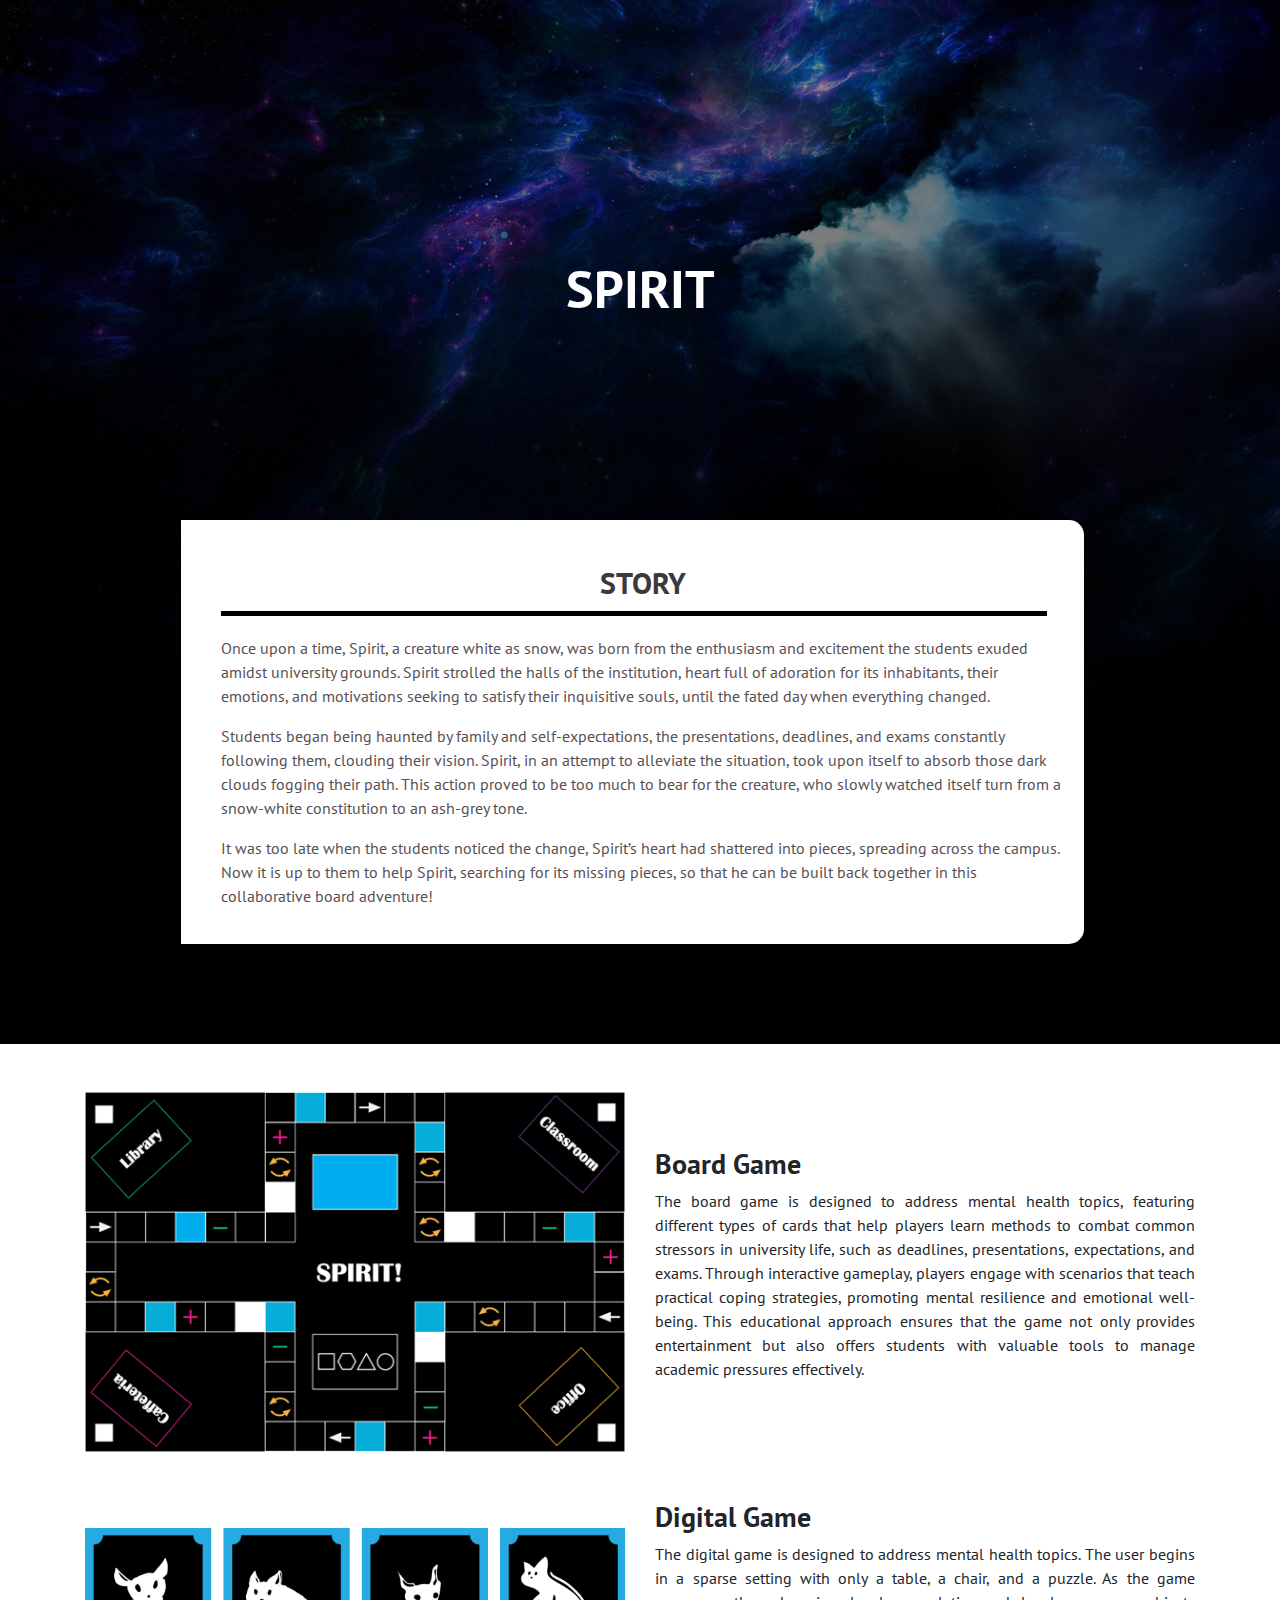
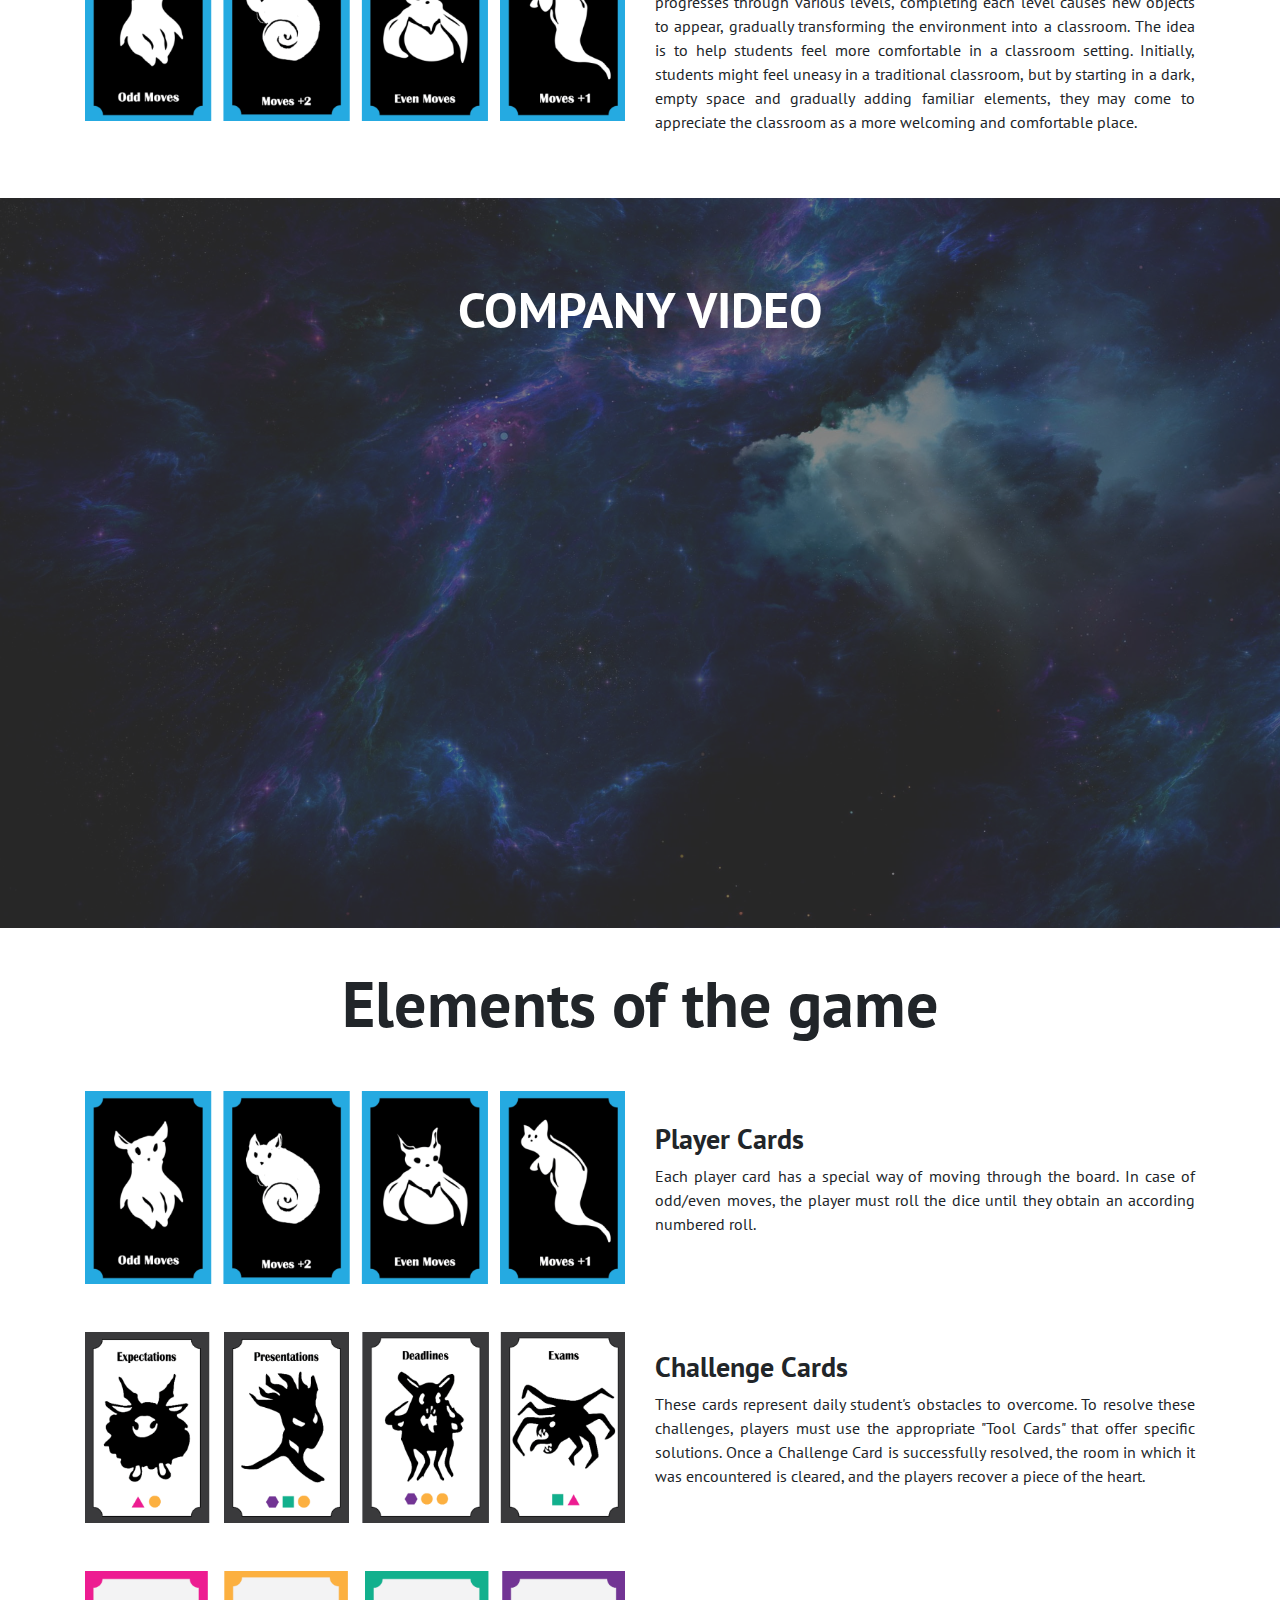
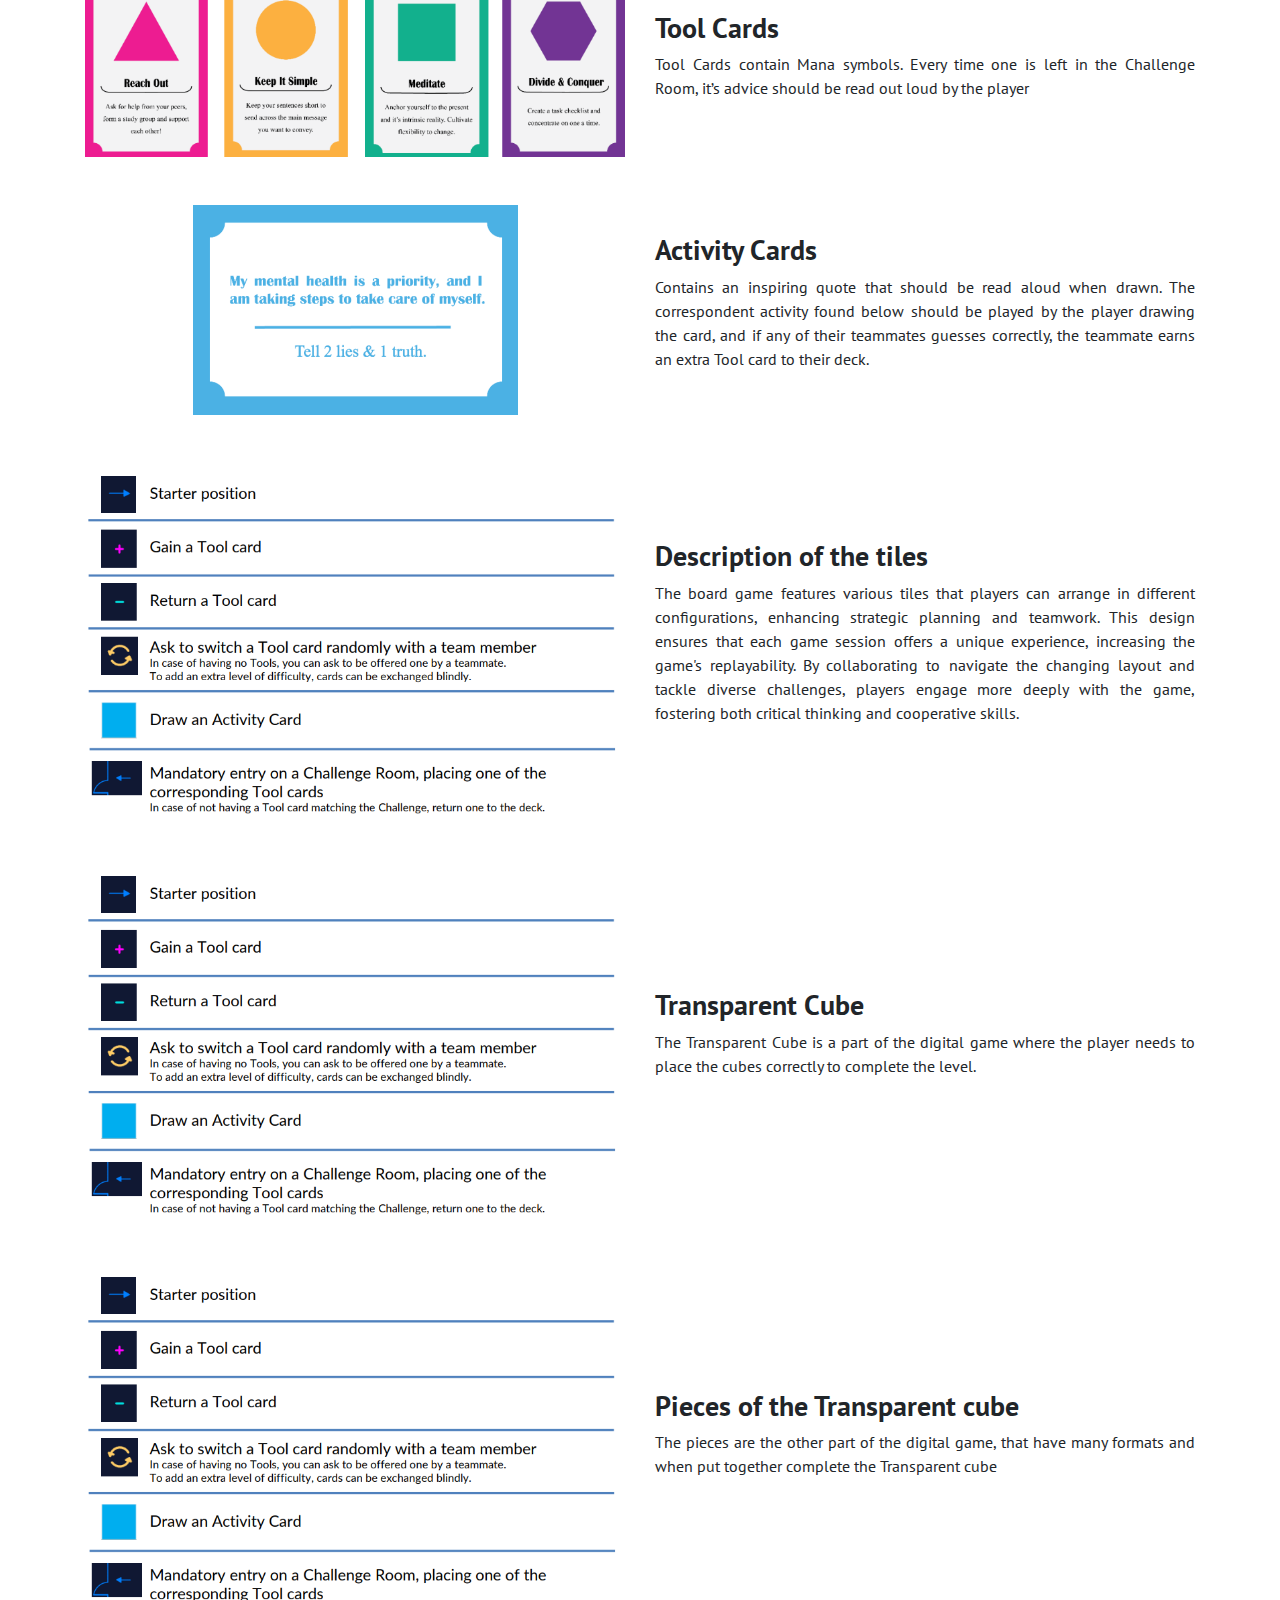
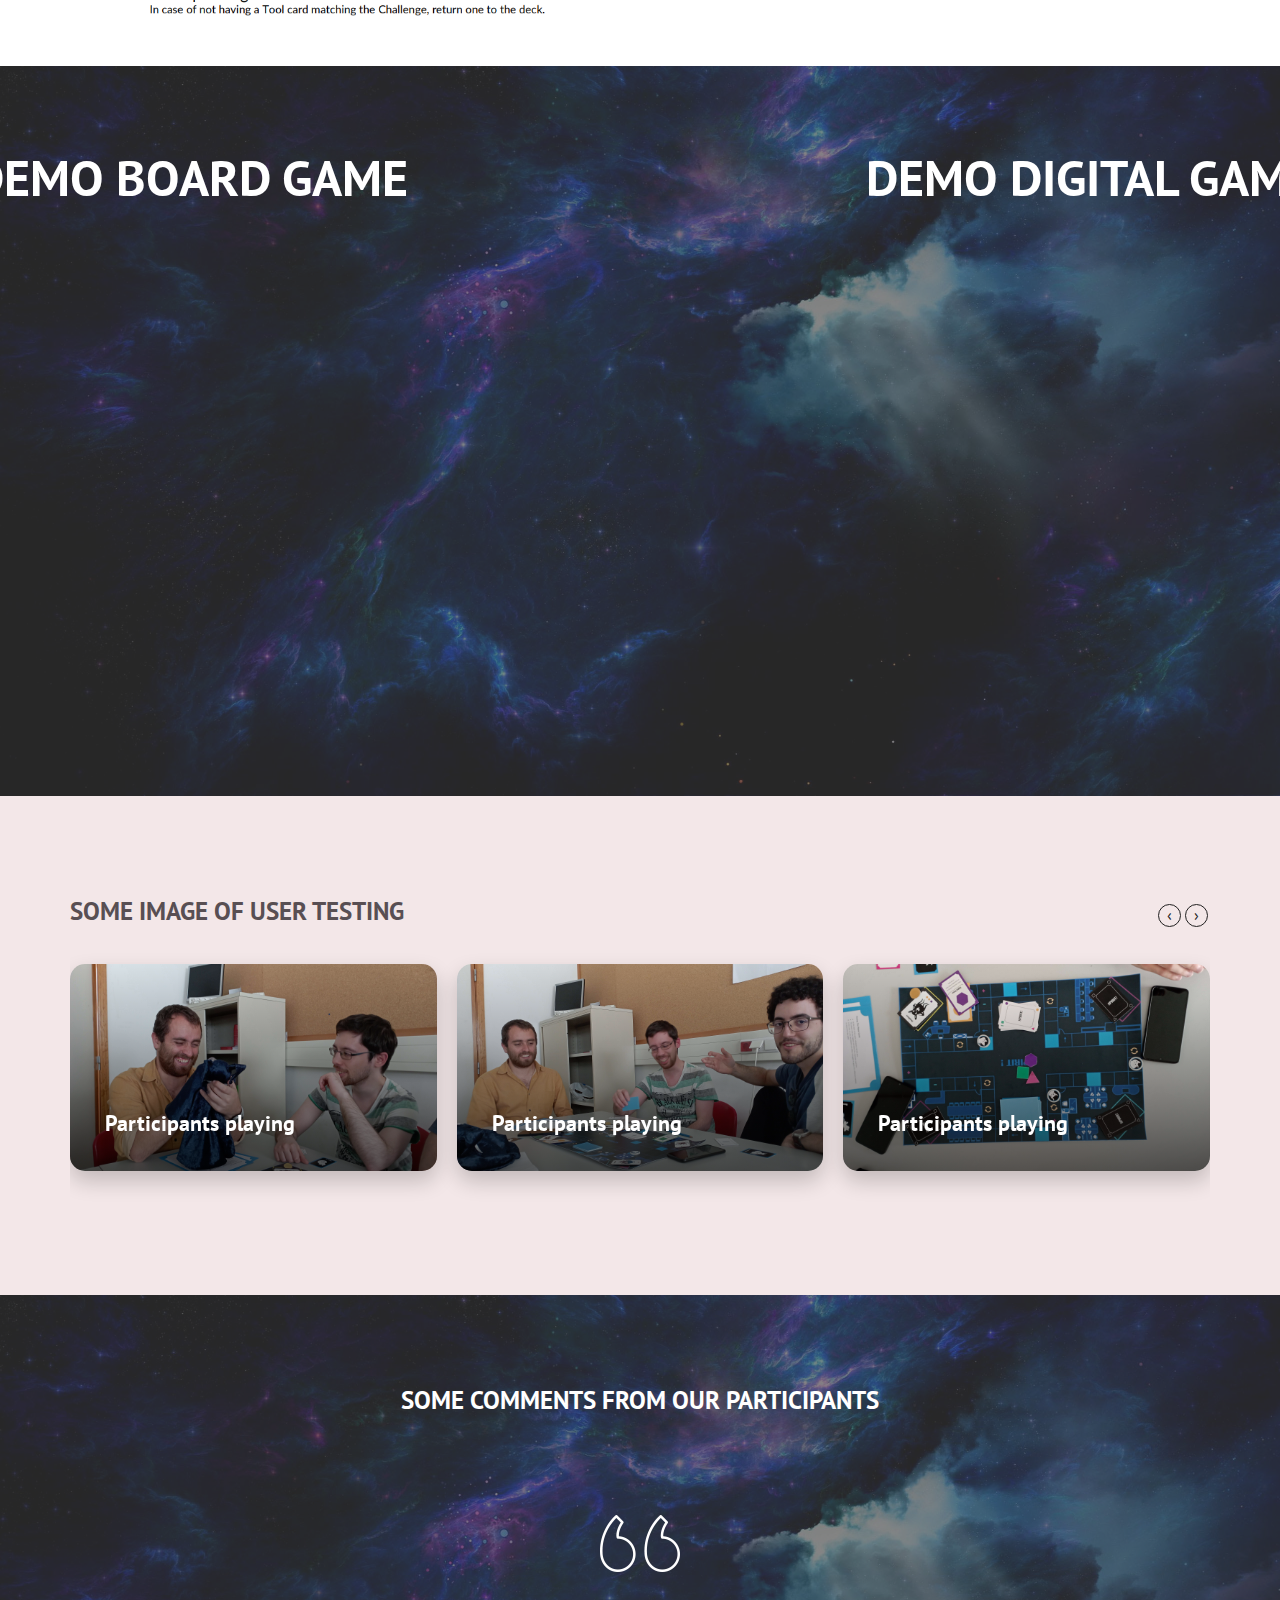
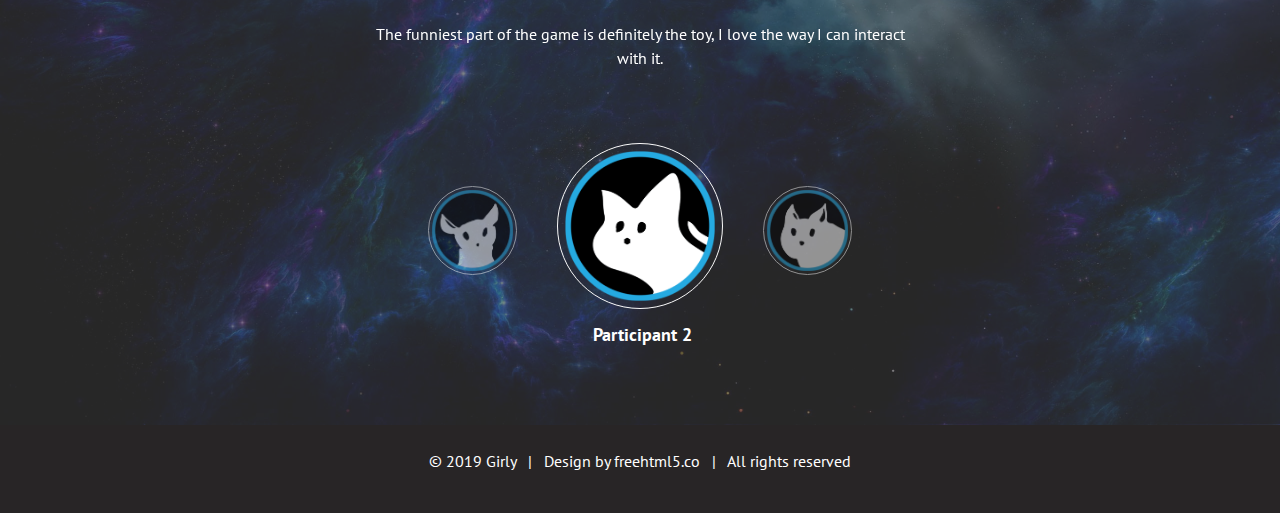
==== commit a988f311: "digital" ====
--- a/index.html
+++ b/index.html
@@ -214,7 +214,11 @@
         <div class="card-img-overlay d-flex justify-content-center align-items-center">
           <div class="center-text">
             <h2 style="font-size: 50px; font-weight: bold;">Demo Board Game</h2>
-            <iframe width="1000" height="500" src="https://www.youtube.com/embed/KUYFSnhtAv8" frameborder="0" allow="accelerometer; autoplay; clipboard-write; encrypted-media; gyroscope; picture-in-picture" allowfullscreen></iframe>
+            <iframe width="900" height="500" style="padding: 25px;" src="https://www.youtube.com/embed/KUYFSnhtAv8" frameborder="0" allow="accelerometer; autoplay; clipboard-write; encrypted-media; gyroscope; picture-in-picture" allowfullscreen></iframe>
+          </div>
+          <div class="center-text" >
+            <h2 style="font-size: 50px; font-weight: bold;">Demo Digital Game</h2>
+            <iframe width="900" height="500" style="padding: 25px;" src="https://www.youtube.com/watch?v=apnfGuMI0Dc" frameborder="0" allow="accelerometer; autoplay; clipboard-write; encrypted-media; gyroscope; picture-in-picture" allowfullscreen></iframe>
           </div>
         </div>
       </div>
@@ -305,6 +309,7 @@
   </div>
 
 
+
   <footer class="container-fluid p-0 pr-0">
     <div class="copy pt-4 pb-4">
       <p><a href="https://freehtml5.co/" target="_blank"> &copy; 2019 Girly</a>  &nbsp;  |  &nbsp; Design by <a href="https://freehtml5.co/" target="_blank">freehtml5.co</a> &nbsp; | &nbsp;  All rights reserved</p>
